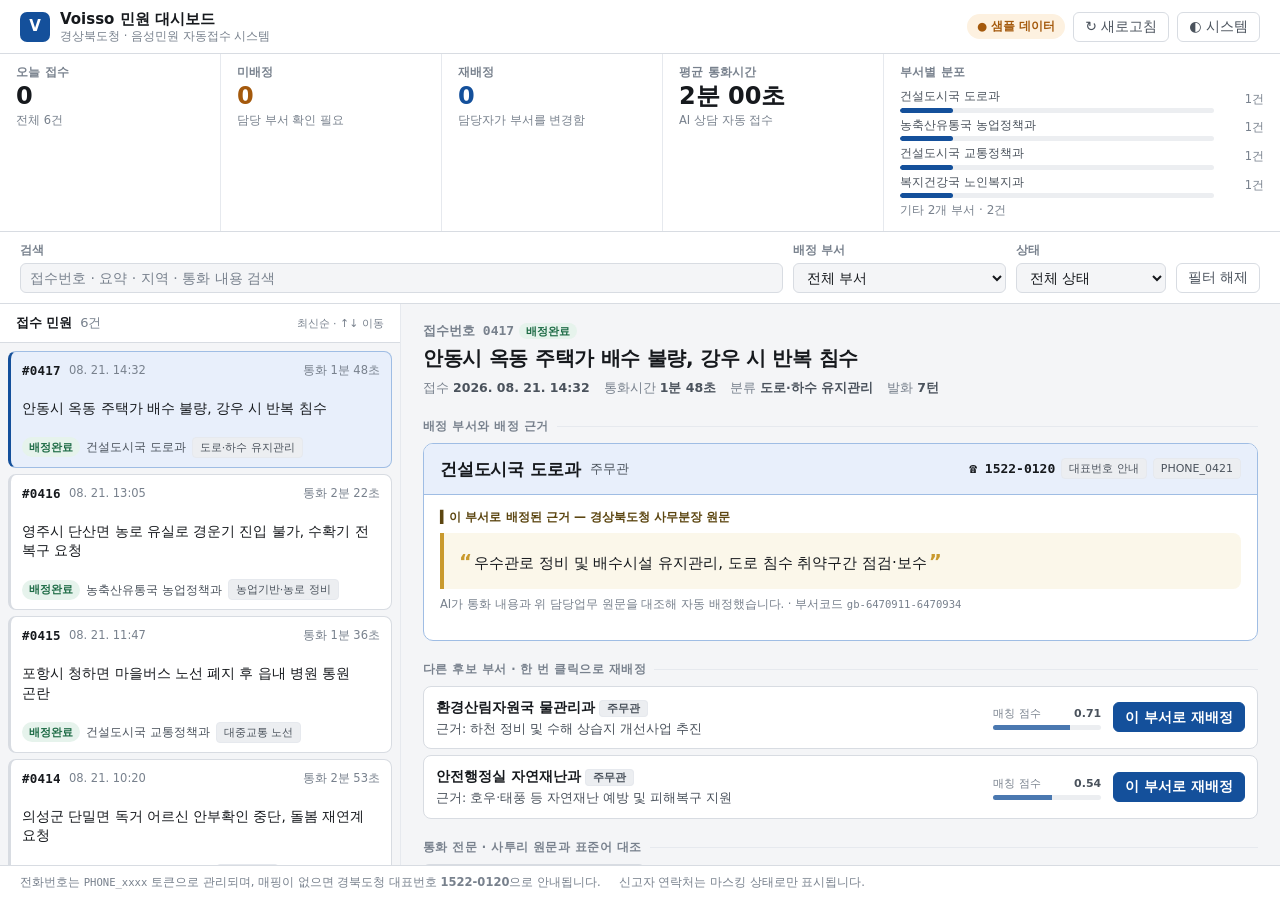
==== web/dashboard/index.html @ a36e044f "feat: Voisso MVP — 경북 사투리 음성 민원 접수 + 도청 부서 라우팅 경상북도청 96개 부서의 사무분장을 AI가 질의할 수 있는 데이터로 만들고, 그 위에 사투리 음" ====
<!DOCTYPE html>
<html lang="ko" data-theme="auto">
<head>
<meta charset="utf-8">
<meta name="viewport" content="width=device-width, initial-scale=1">
<title>Voisso 민원 담당자 대시보드 — 경상북도청</title>
<meta name="description" content="음성 민원 접수 카드 조회·배정 근거 확인·재배정 화면">
<link rel="stylesheet" href="styles.css">
</head>
<body>

<header class="topbar">
  <div class="brand">
    <span class="brand-mark" aria-hidden="true">V</span>
    <div class="brand-text">
      <strong>Voisso 민원 대시보드</strong>
      <span>경상북도청 · 음성민원 자동접수 시스템</span>
    </div>
  </div>
  <div class="topbar-right">
    <span id="source-badge" class="src-badge src-badge--loading" title="데이터 출처">연결 확인 중…</span>
    <button id="refresh-btn" class="btn btn-ghost" type="button" title="새로고침 (R)">↻ 새로고침</button>
    <button id="theme-btn" class="btn btn-ghost" type="button" title="화면 모드 전환">◐ 화면</button>
  </div>
</header>

<section class="stats" aria-label="오늘의 접수 현황">
  <div class="stat">
    <span class="stat-label">오늘 접수</span>
    <span class="stat-value" id="stat-today">–</span>
    <span class="stat-sub" id="stat-today-sub">전체 – 건</span>
  </div>
  <div class="stat">
    <span class="stat-label">미배정</span>
    <span class="stat-value stat-value--warn" id="stat-unassigned">–</span>
    <span class="stat-sub">담당 부서 확인 필요</span>
  </div>
  <div class="stat">
    <span class="stat-label">재배정</span>
    <span class="stat-value stat-value--info" id="stat-reassigned">–</span>
    <span class="stat-sub">담당자가 부서를 변경함</span>
  </div>
  <div class="stat">
    <span class="stat-label">평균 통화시간</span>
    <span class="stat-value" id="stat-duration">–</span>
    <span class="stat-sub">AI 상담 자동 접수</span>
  </div>
  <div class="stat stat--wide">
    <span class="stat-label">부서별 분포</span>
    <ul class="dist" id="stat-dist"><li class="dist-empty">집계 중…</li></ul>
  </div>
</section>

<section class="toolbar" aria-label="민원 검색 및 필터">
  <div class="field field--grow">
    <label for="q">검색</label>
    <input id="q" type="search" placeholder="접수번호 · 요약 · 지역 · 통화 내용 검색" autocomplete="off">
  </div>
  <div class="field">
    <label for="f-dept">배정 부서</label>
    <select id="f-dept"><option value="">전체 부서</option></select>
  </div>
  <div class="field">
    <label for="f-status">상태</label>
    <select id="f-status">
      <option value="">전체 상태</option>
      <option value="assigned">배정완료</option>
      <option value="reassigned">재배정</option>
      <option value="unassigned">미배정</option>
    </select>
  </div>
  <button id="reset-btn" class="btn btn-ghost" type="button">필터 해제</button>
</section>

<main class="layout">
  <section class="pane pane--list" aria-label="접수된 민원 목록">
    <div class="pane-head">
      <h2>접수 민원 <span class="count" id="list-count">0건</span></h2>
      <span class="pane-hint">최신순 · ↑↓ 이동</span>
    </div>
    <ol class="list" id="list" tabindex="0"></ol>
  </section>

  <section class="pane pane--detail" aria-label="민원 상세" id="detail-pane">
    <div class="empty" id="detail-empty">
      <p class="empty-title">민원을 선택하세요</p>
      <p class="empty-sub">왼쪽 목록에서 카드를 클릭하면 배정 근거와 통화 전문을 확인할 수 있습니다.</p>
    </div>
    <article class="detail" id="detail" hidden></article>
  </section>
</main>

<footer class="footer">
  <span>전화번호는 <code>PHONE_xxxx</code> 토큰으로 관리되며, 매핑이 없으면 경북도청 대표번호 <strong>1522-0120</strong>으로 안내됩니다.</span>
  <span>신고자 연락처는 마스킹 상태로만 표시됩니다.</span>
</footer>

<script src="mock-data.js"></script>
<script src="app.js"></script>
</body>
</html>
---- web/dashboard/styles.css ----
/* Voisso 민원 담당자 대시보드 — 공공기관 실무 화면
   의존성 없음. 라이트/다크 모두 지원. */

/* ---------- 디자인 토큰 ---------- */
:root {
  --bg:          #f4f5f7;
  --bg-elev:     #ffffff;
  --bg-sunken:   #eceef1;
  --bg-hover:    #f0f2f5;
  --bg-sel:      #e8effb;
  --border:      #d8dce2;
  --border-soft: #e6e9ee;
  --text:        #16191d;
  --text-2:      #4a525c;
  --text-3:      #78818d;
  --accent:      #14509b;
  --accent-soft: #e8effb;
  --accent-line: #9fbde4;
  --warn:        #a4590c;
  --warn-soft:   #fdf1e0;
  --danger:      #a52121;
  --danger-soft: #fbeaea;
  --ok:          #1d6b45;
  --ok-soft:     #e6f3ec;
  --quote-bg:    #fbf7ea;
  --quote-line:  #c99a2e;
  --quote-text:  #5c4611;
  --shadow:      0 1px 2px rgba(16,24,40,.06), 0 1px 3px rgba(16,24,40,.05);
  --radius:      8px;
  --mono: ui-monospace, SFMono-Regular, "SF Mono", Menlo, Consolas, monospace;
  --sans: -apple-system, BlinkMacSystemFont, "Apple SD Gothic Neo", "Pretendard",
          "Malgun Gothic", "Noto Sans KR", system-ui, sans-serif;
}

@media (prefers-color-scheme: dark) {
  :root:not([data-theme="light"]) {
    --bg:          #14171b;
    --bg-elev:     #1b1f25;
    --bg-sunken:   #101317;
    --bg-hover:    #232830;
    --bg-sel:      #1c2b40;
    --border:      #2f353e;
    --border-soft: #262b33;
    --text:        #e8eaee;
    --text-2:      #a8b0bb;
    --text-3:      #7d8794;
    --accent:      #6fa8f0;
    --accent-soft: #1a2735;
    --accent-line: #34537c;
    --warn:        #e0a458;
    --warn-soft:   #2c2317;
    --danger:      #e88b8b;
    --danger-soft: #2e1c1c;
    --ok:          #6fc79b;
    --ok-soft:     #16281f;
    --quote-bg:    #262115;
    --quote-line:  #c99a2e;
    --quote-text:  #e6d3a4;
    --shadow:      0 1px 2px rgba(0,0,0,.4);
  }
}

:root[data-theme="dark"] {
  --bg:          #14171b;
  --bg-elev:     #1b1f25;
  --bg-sunken:   #101317;
  --bg-hover:    #232830;
  --bg-sel:      #1c2b40;
  --border:      #2f353e;
  --border-soft: #262b33;
  --text:        #e8eaee;
  --text-2:      #a8b0bb;
  --text-3:      #7d8794;
  --accent:      #6fa8f0;
  --accent-soft: #1a2735;
  --accent-line: #34537c;
  --warn:        #e0a458;
  --warn-soft:   #2c2317;
  --danger:      #e88b8b;
  --danger-soft: #2e1c1c;
  --ok:          #6fc79b;
  --ok-soft:     #16281f;
  --quote-bg:    #262115;
  --quote-line:  #c99a2e;
  --quote-text:  #e6d3a4;
  --shadow:      0 1px 2px rgba(0,0,0,.4);
}

/* ---------- 기본 ---------- */
* { box-sizing: border-box; }
[hidden] { display: none !important; }
html, body { height: 100%; }
body {
  margin: 0;
  background: var(--bg);
  color: var(--text);
  font-family: var(--sans);
  font-size: 14px;
  line-height: 1.55;
  -webkit-font-smoothing: antialiased;
  display: flex;
  flex-direction: column;
  word-break: keep-all;
}
h1, h2, h3, h4 { margin: 0; font-weight: 600; letter-spacing: -.01em; }
ul, ol { margin: 0; padding: 0; list-style: none; }
button { font: inherit; color: inherit; }
code { font-family: var(--mono); font-size: .92em; }

.btn {
  display: inline-flex; align-items: center; gap: 6px;
  height: 30px; padding: 0 11px;
  border: 1px solid var(--border); border-radius: 6px;
  background: var(--bg-elev); color: var(--text-2);
  cursor: pointer; white-space: nowrap;
  transition: background .12s, border-color .12s, color .12s;
}
.btn:hover { background: var(--bg-hover); color: var(--text); }
.btn:active { transform: translateY(.5px); }
.btn-primary {
  background: var(--accent); border-color: var(--accent); color: #fff; font-weight: 600;
}
:root[data-theme="dark"] .btn-primary,
:root:not([data-theme="light"]) .btn-primary { color: #0d1218; }
@media (prefers-color-scheme: light) { :root:not([data-theme="dark"]) .btn-primary { color: #fff; } }
.btn-primary:hover { filter: brightness(1.08); background: var(--accent); color: inherit; }
:focus-visible { outline: 2px solid var(--accent); outline-offset: 2px; }

/* ---------- 상단바 ---------- */
.topbar {
  display: flex; align-items: center; justify-content: space-between; gap: 16px;
  padding: 10px 20px;
  background: var(--bg-elev);
  border-bottom: 1px solid var(--border);
  flex-wrap: wrap;
}
.brand { display: flex; align-items: center; gap: 10px; }
.brand-mark {
  width: 30px; height: 30px; border-radius: 7px;
  background: var(--accent); color: #fff;
  display: grid; place-items: center;
  font-weight: 700; font-size: 15px;
}
.brand-text { display: flex; flex-direction: column; line-height: 1.25; }
.brand-text strong { font-size: 15px; }
.brand-text span { font-size: 11.5px; color: var(--text-3); }
.topbar-right { display: flex; align-items: center; gap: 8px; }

.src-badge {
  font-size: 11.5px; font-weight: 600;
  padding: 3px 9px; border-radius: 999px;
  border: 1px solid var(--border); color: var(--text-2); background: var(--bg-sunken);
}
.src-badge--live   { color: var(--ok);   background: var(--ok-soft);   border-color: transparent; }
.src-badge--mock   { color: var(--warn); background: var(--warn-soft); border-color: transparent; }
.src-badge--loading{ color: var(--text-3); }

/* ---------- 현황 ---------- */
.stats {
  display: grid;
  grid-template-columns: repeat(4, minmax(120px, 1fr)) minmax(240px, 1.8fr);
  gap: 1px;
  background: var(--border-soft);
  border-bottom: 1px solid var(--border);
}
.stat {
  background: var(--bg-elev);
  padding: 10px 16px 11px;
  display: flex; flex-direction: column; gap: 1px;
}
.stat-label { font-size: 11.5px; color: var(--text-3); font-weight: 600; letter-spacing: .02em; }
.stat-value { font-size: 24px; font-weight: 700; line-height: 1.15; font-variant-numeric: tabular-nums; }
.stat-value--warn { color: var(--warn); }
.stat-value--info { color: var(--accent); }
.stat-sub { font-size: 11.5px; color: var(--text-3); }

.dist { display: flex; flex-direction: column; gap: 3px; margin-top: 4px; }
.dist li { display: grid; grid-template-columns: 1fr 42px; align-items: center; gap: 8px; font-size: 12px; }
.dist-name { overflow: hidden; text-overflow: ellipsis; white-space: nowrap; color: var(--text-2); }
.dist-bar { position: relative; height: 100%; }
.dist-track {
  height: 5px; border-radius: 3px; background: var(--bg-sunken); overflow: hidden; margin-top: 2px;
}
.dist-fill { display: block; height: 100%; background: var(--accent); border-radius: 3px; }
.dist-row { display: grid; grid-template-columns: minmax(0,1fr) 34px; gap: 8px; align-items: center; }
.dist-count { text-align: right; font-variant-numeric: tabular-nums; color: var(--text-3); font-size: 11.5px; }
.dist-empty { color: var(--text-3); font-size: 12px; }

/* ---------- 툴바 ---------- */
.toolbar {
  display: flex; align-items: flex-end; gap: 10px; flex-wrap: wrap;
  padding: 10px 20px;
  background: var(--bg-elev);
  border-bottom: 1px solid var(--border);
}
.field { display: flex; flex-direction: column; gap: 3px; min-width: 150px; }
.field--grow { flex: 1 1 260px; }
.field label { font-size: 11.5px; color: var(--text-3); font-weight: 600; }
.field input, .field select {
  height: 30px; padding: 0 9px;
  border: 1px solid var(--border); border-radius: 6px;
  background: var(--bg); color: var(--text); font: inherit;
}
.field input::placeholder { color: var(--text-3); }

/* ---------- 레이아웃 ---------- */
.layout {
  flex: 1; min-height: 0;
  display: grid;
  grid-template-columns: minmax(330px, 400px) minmax(0, 1fr);
  gap: 1px;
  background: var(--border-soft);
}
.pane { background: var(--bg); min-height: 0; display: flex; flex-direction: column; }
.pane-head {
  display: flex; align-items: baseline; justify-content: space-between; gap: 8px;
  padding: 9px 16px; border-bottom: 1px solid var(--border);
  background: var(--bg-elev);
}
.pane-head h2 { font-size: 13px; }
.count { color: var(--text-3); font-weight: 500; margin-left: 4px; }
.pane-hint { font-size: 11px; color: var(--text-3); }
.list { overflow-y: auto; flex: 1; padding: 8px; display: flex; flex-direction: column; gap: 6px; }
.list:focus { outline: none; }

/* ---------- 민원 카드 ---------- */
.card {
  border: 1px solid var(--border); border-left: 3px solid var(--border);
  border-radius: var(--radius);
  background: var(--bg-elev);
  padding: 9px 11px;
  cursor: pointer;
  display: flex; flex-direction: column; gap: 5px;
  transition: background .12s, border-color .12s;
}
.card:hover { background: var(--bg-hover); }
.card.is-selected {
  background: var(--bg-sel); border-color: var(--accent-line); border-left-color: var(--accent);
}
.card-top { display: flex; align-items: center; gap: 8px; font-size: 11.5px; color: var(--text-3); }
.card-id { font-family: var(--mono); font-weight: 700; color: var(--text); font-size: 12.5px; letter-spacing: .02em; }
.card-time { font-variant-numeric: tabular-nums; }
.card-dur { margin-left: auto; font-variant-numeric: tabular-nums; }
.card-summary {
  font-size: 13.5px; color: var(--text); font-weight: 500; line-height: 1.45;
  display: -webkit-box; -webkit-line-clamp: 2; -webkit-box-orient: vertical; overflow: hidden;
}
.card-bottom { display: flex; align-items: center; gap: 6px; flex-wrap: wrap; }
.card-dept { font-size: 12px; color: var(--text-2); }
.card-dept.is-none { color: var(--warn); font-weight: 600; }

.badge {
  font-size: 11px; font-weight: 700; padding: 1.5px 7px; border-radius: 999px;
  white-space: nowrap;
}
.badge--assigned   { color: var(--ok);     background: var(--ok-soft); }
.badge--reassigned { color: var(--accent); background: var(--accent-soft); }
.badge--unassigned { color: var(--warn);   background: var(--warn-soft); }
.badge--urgent     { color: var(--danger); background: var(--danger-soft); }
.tag {
  font-size: 11px; color: var(--text-2); background: var(--bg-sunken);
  border: 1px solid var(--border-soft); padding: 1px 7px; border-radius: 4px;
}

/* ---------- 상세 ---------- */
.pane--detail { overflow-y: auto; }
.empty { display: grid; place-content: center; text-align: center; height: 100%; padding: 40px; gap: 6px; }
.empty-title { margin: 0; font-size: 15px; font-weight: 600; color: var(--text-2); }
.empty-sub { margin: 0; font-size: 12.5px; color: var(--text-3); max-width: 34ch; }
.detail { padding: 16px 22px 40px; max-width: 980px; }

.d-head { display: flex; align-items: flex-start; gap: 12px; flex-wrap: wrap; }
.d-id { font-family: var(--mono); font-size: 13px; color: var(--text-3); font-weight: 700; }
.d-summary { font-size: 20px; font-weight: 650; line-height: 1.35; margin: 4px 0 0; letter-spacing: -.015em; }
.d-meta { display: flex; gap: 14px; flex-wrap: wrap; font-size: 12.5px; color: var(--text-3); margin-top: 6px; }
.d-meta b { color: var(--text-2); font-weight: 600; }

.section { margin-top: 20px; }
.section > h3 {
  font-size: 11.5px; text-transform: none; letter-spacing: .04em;
  color: var(--text-3); font-weight: 700; margin-bottom: 7px;
  display: flex; align-items: center; gap: 8px;
}
.section > h3::after { content: ""; flex: 1; height: 1px; background: var(--border-soft); }

/* 배정 블록 — 화면의 1급 요소 */
.assign {
  border: 1px solid var(--accent-line); border-radius: 10px;
  background: var(--bg-elev); overflow: hidden;
}
.assign--none { border-color: var(--warn); }
.assign-top {
  display: flex; align-items: center; gap: 10px; flex-wrap: wrap;
  padding: 12px 16px; background: var(--accent-soft);
  border-bottom: 1px solid var(--accent-line);
}
.assign--none .assign-top { background: var(--warn-soft); border-bottom-color: var(--warn); }
.assign-name { font-size: 17px; font-weight: 700; letter-spacing: -.01em; }
.assign-pos { font-size: 12.5px; color: var(--text-2); }
.assign-phone {
  margin-left: auto; display: flex; align-items: center; gap: 6px;
  font-family: var(--mono); font-size: 13px; font-weight: 700; color: var(--text);
}
.assign-phone .tag { font-family: var(--sans); font-weight: 500; }
.assign-body { padding: 13px 16px 15px; }
.assign-why {
  font-size: 12px; font-weight: 700; color: var(--quote-text);
  display: flex; align-items: center; gap: 6px; margin-bottom: 6px;
}
blockquote.evidence {
  margin: 0;
  border-left: 4px solid var(--quote-line);
  background: var(--quote-bg);
  padding: 12px 15px;
  border-radius: 0 8px 8px 0;
  font-size: 15px; line-height: 1.6; color: var(--text);
  font-weight: 500;
}
blockquote.evidence::before { content: "“"; color: var(--quote-line); font-size: 20px; font-weight: 700; margin-right: 2px; }
blockquote.evidence::after  { content: "”"; color: var(--quote-line); font-size: 20px; font-weight: 700; margin-left: 2px; }
.evidence-src { margin-top: 7px; font-size: 11.5px; color: var(--text-3); }

/* 후보 부서 */
.alts { display: flex; flex-direction: column; gap: 6px; }
.alt {
  display: grid; grid-template-columns: minmax(0, 1fr) auto; gap: 10px 14px; align-items: center;
  border: 1px solid var(--border); border-radius: 8px; background: var(--bg-elev); padding: 10px 12px;
}
.alt-main { min-width: 0; }
.alt-name { font-size: 13.5px; font-weight: 600; }
.alt-ev { font-size: 12.5px; color: var(--text-2); margin-top: 2px; line-height: 1.5; }
.alt-right { display: flex; align-items: center; gap: 12px; }
.score { width: 108px; }
.score-top { display: flex; justify-content: space-between; font-size: 11px; color: var(--text-3); }
.score-num { font-variant-numeric: tabular-nums; font-weight: 700; color: var(--text-2); }
.score-track { height: 5px; border-radius: 3px; background: var(--bg-sunken); overflow: hidden; margin-top: 3px; }
.score-fill { display: block; height: 100%; background: var(--accent); opacity: .75; }
.alt-empty { font-size: 12.5px; color: var(--text-3); }

/* 전사 */
.tr-toolbar { display: flex; align-items: center; gap: 6px; margin-bottom: 8px; flex-wrap: wrap; }
.seg { display: inline-flex; border: 1px solid var(--border); border-radius: 6px; overflow: hidden; }
.seg button {
  border: 0; background: var(--bg-elev); padding: 4px 11px; font-size: 12px; cursor: pointer; color: var(--text-2);
  border-right: 1px solid var(--border);
}
.seg button:last-child { border-right: 0; }
.seg button.is-on { background: var(--accent); color: #fff; font-weight: 600; }
:root[data-theme="dark"] .seg button.is-on { color: #0d1218; }
@media (prefers-color-scheme: dark) { :root:not([data-theme="light"]) .seg button.is-on { color: #0d1218; } }

.transcript { border: 1px solid var(--border); border-radius: 8px; overflow: hidden; background: var(--bg-elev); }
.tr-head, .tr-row { display: grid; grid-template-columns: 62px minmax(0,1fr) minmax(0,1fr); }
.tr-head { background: var(--bg-sunken); border-bottom: 1px solid var(--border); }
.tr-head span { padding: 6px 12px; font-size: 11.5px; font-weight: 700; color: var(--text-3); }
.tr-head span + span { border-left: 1px solid var(--border); }
.tr-row { border-bottom: 1px solid var(--border-soft); }
.tr-row:last-child { border-bottom: 0; }
.tr-row.is-agent { background: var(--bg-sunken); }
.tr-who { padding: 9px 12px; font-size: 11.5px; font-weight: 700; color: var(--text-3); }
.tr-row.is-caller .tr-who { color: var(--accent); }
.tr-cell { padding: 9px 12px; border-left: 1px solid var(--border-soft); font-size: 13.5px; line-height: 1.6; }
.tr-cell--dialect { color: var(--text); }
.tr-cell--standard { color: var(--text-2); }
.transcript.mode-dialect  .tr-cell--standard,
.transcript.mode-dialect  .tr-head span:nth-child(3) { display: none; }
.transcript.mode-standard .tr-cell--dialect,
.transcript.mode-standard .tr-head span:nth-child(2) { display: none; }
.transcript.mode-dialect  .tr-head, .transcript.mode-dialect  .tr-row,
.transcript.mode-standard .tr-head, .transcript.mode-standard .tr-row {
  grid-template-columns: 62px minmax(0,1fr);
}

/* 신고자 */
.kv { display: grid; grid-template-columns: max-content 1fr; gap: 5px 18px; font-size: 13.5px; align-items: baseline; }
.kv dt { color: var(--text-3); font-size: 12.5px; }
.kv dd { margin: 0; font-family: var(--mono); }
.note { margin-top: 8px; font-size: 11.5px; color: var(--text-3); line-height: 1.5; }

.footer {
  display: flex; gap: 18px; flex-wrap: wrap;
  padding: 8px 20px; border-top: 1px solid var(--border);
  background: var(--bg-elev); color: var(--text-3); font-size: 11.5px;
}

.toast {
  position: fixed; left: 50%; bottom: 26px; transform: translateX(-50%);
  background: var(--text); color: var(--bg);
  padding: 9px 16px; border-radius: 8px; font-size: 13px; font-weight: 600;
  box-shadow: 0 4px 16px rgba(0,0,0,.25); z-index: 50;
  animation: toast-in .16s ease-out;
}
@keyframes toast-in { from { opacity: 0; transform: translate(-50%, 6px); } }

/* ---------- 반응형 ---------- */
@media (max-width: 1100px) {
  .stats { grid-template-columns: repeat(2, 1fr); }
  .stat--wide { grid-column: 1 / -1; }
}
@media (max-width: 860px) {
  .layout { grid-template-columns: 1fr; }
  .pane--list { max-height: 44vh; }
  .tr-head, .tr-row { grid-template-columns: 56px minmax(0,1fr) !important; }
  .transcript.mode-both .tr-head span:nth-child(3) { display: none; }
  .transcript.mode-both .tr-cell--standard {
    grid-column: 2; border-left: 0; padding-top: 0; font-size: 12.5px;
  }
  .transcript.mode-both .tr-row { grid-template-rows: auto auto; }
  .detail { padding: 14px 16px 32px; }
}
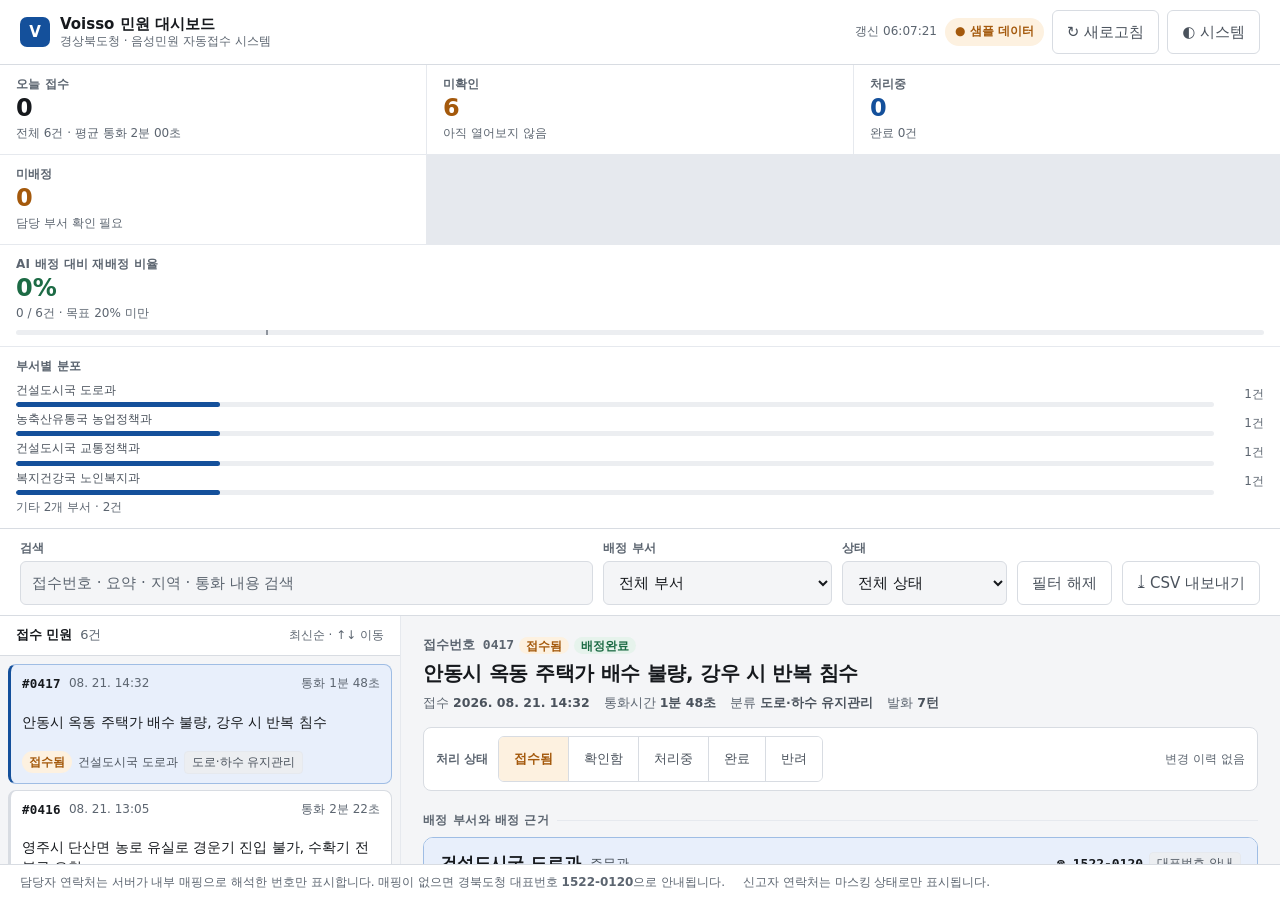
==== commit d8cad46c: "feat: OpenAI 대화·STT 연결, 라우팅 개념 사전, 데모·검증 자동화 음성 스택 완성 - 대화 엔진에 프로바이더 추상화 도입 (openai | anthropic | ru" ====
--- a/web/dashboard/index.html
+++ b/web/dashboard/index.html
@@ -9,6 +9,9 @@
 </head>
 <body>
 
+<!-- 스크린리더 안내용. 새 민원 도착·처리 상태 변경을 소리로 알린다. -->
+<p id="live-region" class="sr-only" role="status" aria-live="polite" aria-atomic="true"></p>
+
 <header class="topbar">
   <div class="brand">
     <span class="brand-mark" aria-hidden="true">V</span>
@@ -18,7 +21,8 @@
     </div>
   </div>
   <div class="topbar-right">
-    <span id="source-badge" class="src-badge src-badge--loading" title="데이터 출처">연결 확인 중…</span>
+    <span id="last-sync" class="last-sync" title="자동 갱신"></span>
+    <span id="source-badge" role="status" class="src-badge src-badge--loading" title="데이터 출처">연결 확인 중…</span>
     <button id="refresh-btn" class="btn btn-ghost" type="button" title="새로고침 (R)">↻ 새로고침</button>
     <button id="theme-btn" class="btn btn-ghost" type="button" title="화면 모드 전환">◐ 화면</button>
   </div>
@@ -31,19 +35,25 @@
     <span class="stat-sub" id="stat-today-sub">전체 – 건</span>
   </div>
   <div class="stat">
+    <span class="stat-label">미확인</span>
+    <span class="stat-value stat-value--warn" id="stat-unread">–</span>
+    <span class="stat-sub">아직 열어보지 않음</span>
+  </div>
+  <div class="stat">
+    <span class="stat-label">처리중</span>
+    <span class="stat-value stat-value--info" id="stat-progress">–</span>
+    <span class="stat-sub" id="stat-progress-sub">완료 – 건</span>
+  </div>
+  <div class="stat">
     <span class="stat-label">미배정</span>
     <span class="stat-value stat-value--warn" id="stat-unassigned">–</span>
     <span class="stat-sub">담당 부서 확인 필요</span>
   </div>
-  <div class="stat">
-    <span class="stat-label">재배정</span>
-    <span class="stat-value stat-value--info" id="stat-reassigned">–</span>
-    <span class="stat-sub">담당자가 부서를 변경함</span>
-  </div>
-  <div class="stat">
-    <span class="stat-label">평균 통화시간</span>
-    <span class="stat-value" id="stat-duration">–</span>
-    <span class="stat-sub">AI 상담 자동 접수</span>
+  <div class="stat stat--metric">
+    <span class="stat-label">AI 배정 대비 재배정 비율</span>
+    <span class="stat-value" id="stat-rate">–</span>
+    <span class="stat-sub" id="stat-rate-sub">라우팅 품질 지표 · 목표 20% 미만</span>
+    <div class="gauge"><span class="gauge-fill" id="stat-rate-fill"></span><span class="gauge-target" title="목표 20%"></span></div>
   </div>
   <div class="stat stat--wide">
     <span class="stat-label">부서별 분포</span>
@@ -64,12 +74,32 @@
     <label for="f-status">상태</label>
     <select id="f-status">
       <option value="">전체 상태</option>
-      <option value="assigned">배정완료</option>
-      <option value="reassigned">재배정</option>
-      <option value="unassigned">미배정</option>
+      <optgroup label="처리 상태">
+        <option value="wf:received">접수됨(미확인)</option>
+        <option value="wf:ack">확인함</option>
+        <option value="wf:progress">처리중</option>
+        <option value="wf:done">완료</option>
+        <option value="wf:rejected">반려</option>
+      </optgroup>
+      <optgroup label="배정">
+        <option value="as:unassigned">미배정</option>
+        <option value="as:reassigned">재배정됨</option>
+      </optgroup>
     </select>
   </div>
   <button id="reset-btn" class="btn btn-ghost" type="button">필터 해제</button>
+  <div class="export">
+    <button id="export-btn" class="btn" type="button" aria-haspopup="true" aria-expanded="false">⤓ CSV 내보내기</button>
+    <div class="export-menu" id="export-menu" hidden role="menu">
+      <button type="button" role="menuitem" data-scope="filtered">
+        현재 필터 결과 <span class="export-n" id="export-n-filtered"></span>
+      </button>
+      <button type="button" role="menuitem" data-scope="all">
+        전체 민원 <span class="export-n" id="export-n-all"></span>
+      </button>
+      <p class="export-note">엑셀용 UTF-8(BOM) · 신고자 연락처는 마스킹된 값만 포함됩니다.</p>
+    </div>
+  </div>
 </section>
 
 <main class="layout">
@@ -78,7 +108,8 @@
       <h2>접수 민원 <span class="count" id="list-count">0건</span></h2>
       <span class="pane-hint">최신순 · ↑↓ 이동</span>
     </div>
-    <ol class="list" id="list" tabindex="0"></ol>
+    <ol class="list" id="list" tabindex="0" role="listbox"
+        aria-label="접수 민원 목록 (위/아래 화살표로 이동)"></ol>
   </section>
 
   <section class="pane pane--detail" aria-label="민원 상세" id="detail-pane">
@@ -91,10 +122,11 @@
 </main>
 
 <footer class="footer">
-  <span>전화번호는 <code>PHONE_xxxx</code> 토큰으로 관리되며, 매핑이 없으면 경북도청 대표번호 <strong>1522-0120</strong>으로 안내됩니다.</span>
+  <span>담당자 연락처는 서버가 내부 매핑으로 해석한 번호만 표시합니다. 매핑이 없으면 경북도청 대표번호 <strong>1522-0120</strong>으로 안내됩니다.</span>
   <span>신고자 연락처는 마스킹 상태로만 표시됩니다.</span>
 </footer>
 
+<script src="config.js"></script>
 <script src="mock-data.js"></script>
 <script src="app.js"></script>
 </body>
--- a/web/dashboard/styles.css
+++ b/web/dashboard/styles.css
@@ -12,7 +12,7 @@
   --border-soft: #e6e9ee;
   --text:        #16191d;
   --text-2:      #4a525c;
-  --text-3:      #78818d;
+  --text-3:      #5c6570;  /* AA 4.5:1 확보 (P7 측정 반영: #78818d 는 3.39~3.94:1) */
   --accent:      #14509b;
   --accent-soft: #e8effb;
   --accent-line: #9fbde4;
@@ -43,7 +43,7 @@
     --border-soft: #262b33;
     --text:        #e8eaee;
     --text-2:      #a8b0bb;
-    --text-3:      #7d8794;
+    --text-3:      #98a2b0;  /* 다크 bg-sel 위에서도 5.53:1 */
     --accent:      #6fa8f0;
     --accent-soft: #1a2735;
     --accent-line: #34537c;
@@ -70,7 +70,7 @@
   --border-soft: #262b33;
   --text:        #e8eaee;
   --text-2:      #a8b0bb;
-  --text-3:      #7d8794;
+  --text-3:      #98a2b0;
   --accent:      #6fa8f0;
   --accent-soft: #1a2735;
   --accent-line: #34537c;
@@ -95,8 +95,8 @@
   background: var(--bg);
   color: var(--text);
   font-family: var(--sans);
-  font-size: 14px;
-  line-height: 1.55;
+  font-size: 15px;
+  line-height: 1.6;
   -webkit-font-smoothing: antialiased;
   display: flex;
   flex-direction: column;
@@ -109,7 +109,7 @@
 
 .btn {
   display: inline-flex; align-items: center; gap: 6px;
-  height: 30px; padding: 0 11px;
+  min-height: 44px; padding: 0 14px;
   border: 1px solid var(--border); border-radius: 6px;
   background: var(--bg-elev); color: var(--text-2);
   cursor: pointer; white-space: nowrap;
@@ -125,6 +125,12 @@
 @media (prefers-color-scheme: light) { :root:not([data-theme="dark"]) .btn-primary { color: #fff; } }
 .btn-primary:hover { filter: brightness(1.08); background: var(--accent); color: inherit; }
 :focus-visible { outline: 2px solid var(--accent); outline-offset: 2px; }
+
+/* 스크린리더 전용 (화면에는 보이지 않지만 읽힌다) */
+.sr-only {
+  position: absolute; width: 1px; height: 1px; padding: 0; margin: -1px;
+  overflow: hidden; clip: rect(0 0 0 0); white-space: nowrap; border: 0;
+}
 
 /* ---------- 상단바 ---------- */
 .topbar {
@@ -141,24 +147,31 @@
   display: grid; place-items: center;
   font-weight: 700; font-size: 15px;
 }
+/* 다크에서는 accent 가 밝아져 흰 글자가 2.46:1 밖에 안 나온다 (P7 측정). 잉크색으로 뒤집는다. */
+:root[data-theme="dark"] .brand-mark { color: #12161b; }
+@media (prefers-color-scheme: dark) {
+  :root:not([data-theme="light"]) .brand-mark { color: #12161b; }
+}
 .brand-text { display: flex; flex-direction: column; line-height: 1.25; }
 .brand-text strong { font-size: 15px; }
-.brand-text span { font-size: 11.5px; color: var(--text-3); }
+.brand-text span { font-size: 12px; color: var(--text-3); }
 .topbar-right { display: flex; align-items: center; gap: 8px; }
 
 .src-badge {
-  font-size: 11.5px; font-weight: 600;
+  font-size: 12px; font-weight: 600;
   padding: 3px 9px; border-radius: 999px;
   border: 1px solid var(--border); color: var(--text-2); background: var(--bg-sunken);
 }
 .src-badge--live   { color: var(--ok);   background: var(--ok-soft);   border-color: transparent; }
 .src-badge--mock   { color: var(--warn); background: var(--warn-soft); border-color: transparent; }
 .src-badge--loading{ color: var(--text-3); }
+.src-badge--stale  { color: var(--danger); background: var(--danger-soft); border-color: transparent; }
+.last-sync { font-size: 12px; color: var(--text-3); font-variant-numeric: tabular-nums; }
 
 /* ---------- 현황 ---------- */
 .stats {
   display: grid;
-  grid-template-columns: repeat(4, minmax(120px, 1fr)) minmax(240px, 1.8fr);
+  grid-template-columns: repeat(4, minmax(104px, .8fr)) minmax(150px, 1.15fr) minmax(220px, 1.5fr);
   gap: 1px;
   background: var(--border-soft);
   border-bottom: 1px solid var(--border);
@@ -168,11 +181,25 @@
   padding: 10px 16px 11px;
   display: flex; flex-direction: column; gap: 1px;
 }
-.stat-label { font-size: 11.5px; color: var(--text-3); font-weight: 600; letter-spacing: .02em; }
+.stat-label { font-size: 12px; color: var(--text-3); font-weight: 600; letter-spacing: .02em; }
 .stat-value { font-size: 24px; font-weight: 700; line-height: 1.15; font-variant-numeric: tabular-nums; }
 .stat-value--warn { color: var(--warn); }
 .stat-value--info { color: var(--accent); }
-.stat-sub { font-size: 11.5px; color: var(--text-3); }
+.stat-value--ok   { color: var(--ok); }
+
+/* 재배정 비율 게이지 — 목표선(20%) 을 눈금으로 박아 둔다 */
+.stat--metric { position: relative; }
+.gauge {
+  position: relative; height: 5px; border-radius: 3px;
+  background: var(--bg-sunken); margin-top: 6px; overflow: hidden;
+}
+.gauge-fill { display: block; height: 100%; background: var(--ok); border-radius: 3px; transition: width .2s; }
+.gauge-fill.is-over { background: var(--warn); }
+.gauge-target {
+  position: absolute; top: -2px; bottom: -2px; left: 20%; width: 2px;
+  background: var(--text-3); opacity: .65;
+}
+.stat-sub { font-size: 12px; color: var(--text-3); }
 
 .dist { display: flex; flex-direction: column; gap: 3px; margin-top: 4px; }
 .dist li { display: grid; grid-template-columns: 1fr 42px; align-items: center; gap: 8px; font-size: 12px; }
@@ -183,7 +210,7 @@
 }
 .dist-fill { display: block; height: 100%; background: var(--accent); border-radius: 3px; }
 .dist-row { display: grid; grid-template-columns: minmax(0,1fr) 34px; gap: 8px; align-items: center; }
-.dist-count { text-align: right; font-variant-numeric: tabular-nums; color: var(--text-3); font-size: 11.5px; }
+.dist-count { text-align: right; font-variant-numeric: tabular-nums; color: var(--text-3); font-size: 12px; }
 .dist-empty { color: var(--text-3); font-size: 12px; }
 
 /* ---------- 툴바 ---------- */
@@ -195,13 +222,34 @@
 }
 .field { display: flex; flex-direction: column; gap: 3px; min-width: 150px; }
 .field--grow { flex: 1 1 260px; }
-.field label { font-size: 11.5px; color: var(--text-3); font-weight: 600; }
+.field label { font-size: 12px; color: var(--text-3); font-weight: 600; }
 .field input, .field select {
-  height: 30px; padding: 0 9px;
+  min-height: 44px; height: 44px; padding: 0 11px;
   border: 1px solid var(--border); border-radius: 6px;
   background: var(--bg); color: var(--text); font: inherit;
 }
 .field input::placeholder { color: var(--text-3); }
+
+/* 내보내기 메뉴 */
+.export { position: relative; }
+.export-menu {
+  position: absolute; right: 0; top: calc(100% + 5px); z-index: 30;
+  min-width: 232px; padding: 5px;
+  background: var(--bg-elev); border: 1px solid var(--border);
+  border-radius: 8px; box-shadow: 0 6px 20px rgba(16,24,40,.16);
+}
+.export-menu button {
+  display: flex; justify-content: space-between; align-items: center; gap: 10px;
+  width: 100%; min-height: 44px; padding: 8px 12px;
+  border: 0; border-radius: 6px; background: none; cursor: pointer;
+  font-size: 13px; text-align: left; color: var(--text);
+}
+.export-menu button:hover { background: var(--bg-hover); }
+.export-n { color: var(--text-3); font-size: 12px; font-variant-numeric: tabular-nums; }
+.export-note {
+  margin: 4px 6px 2px; padding-top: 6px; border-top: 1px solid var(--border-soft);
+  font-size: 12px; color: var(--text-3); line-height: 1.45;
+}
 
 /* ---------- 레이아웃 ---------- */
 .layout {
@@ -219,9 +267,17 @@
 }
 .pane-head h2 { font-size: 13px; }
 .count { color: var(--text-3); font-weight: 500; margin-left: 4px; }
-.pane-hint { font-size: 11px; color: var(--text-3); }
+.pane-hint { font-size: 12px; color: var(--text-3); }
 .list { overflow-y: auto; flex: 1; padding: 8px; display: flex; flex-direction: column; gap: 6px; }
 .list:focus { outline: none; }
+.list:focus-visible {
+  outline: 2px solid var(--accent); outline-offset: -2px; border-radius: 4px;
+}
+/* 목록이 키보드 포커스를 가진 동안에는 선택된 카드가 어디인지 더 분명해야 한다 */
+.list:focus-visible .card.is-selected,
+.card:focus-visible {
+  outline: 2px solid var(--accent); outline-offset: 1px;
+}
 
 /* ---------- 민원 카드 ---------- */
 .card {
@@ -237,7 +293,7 @@
 .card.is-selected {
   background: var(--bg-sel); border-color: var(--accent-line); border-left-color: var(--accent);
 }
-.card-top { display: flex; align-items: center; gap: 8px; font-size: 11.5px; color: var(--text-3); }
+.card-top { display: flex; align-items: center; gap: 8px; font-size: 12px; color: var(--text-3); }
 .card-id { font-family: var(--mono); font-weight: 700; color: var(--text); font-size: 12.5px; letter-spacing: .02em; }
 .card-time { font-variant-numeric: tabular-nums; }
 .card-dur { margin-left: auto; font-variant-numeric: tabular-nums; }
@@ -250,15 +306,35 @@
 .card-dept.is-none { color: var(--warn); font-weight: 600; }
 
 .badge {
-  font-size: 11px; font-weight: 700; padding: 1.5px 7px; border-radius: 999px;
+  font-size: 12px; font-weight: 700; padding: 1.5px 7px; border-radius: 999px;
   white-space: nowrap;
 }
 .badge--assigned   { color: var(--ok);     background: var(--ok-soft); }
 .badge--reassigned { color: var(--accent); background: var(--accent-soft); }
 .badge--unassigned { color: var(--warn);   background: var(--warn-soft); }
+.wf--received  { color: var(--warn);   background: var(--warn-soft); }
+.wf--ack       { color: var(--text-2); background: var(--bg-sunken); }
+.wf--progress  { color: var(--accent); background: var(--accent-soft); }
+.wf--done      { color: var(--ok);     background: var(--ok-soft); }
+.wf--rejected  { color: var(--danger); background: var(--danger-soft); }
 .badge--urgent     { color: var(--danger); background: var(--danger-soft); }
+.badge--new {
+  color: #fff; background: var(--danger); letter-spacing: .04em;
+  font-size: 10.5px; padding: 1.5px 6px;
+}
+:root[data-theme="dark"] .badge--new { color: #1b1013; }
+@media (prefers-color-scheme: dark) { :root:not([data-theme="light"]) .badge--new { color: #1b1013; } }
+
+/* 새 민원 도착 — 한 번만 짧게 번지고 끝난다. 계속 깜빡이지 않는다. */
+.card.is-arriving { animation: arrive 1.6s ease-out 1; }
+@keyframes arrive {
+  0%   { background: var(--warn-soft); border-left-color: var(--danger); }
+  70%  { background: var(--warn-soft); border-left-color: var(--danger); }
+  100% { background: var(--bg-elev);   border-left-color: var(--border); }
+}
+@media (prefers-reduced-motion: reduce) { .card.is-arriving { animation: none; } }
 .tag {
-  font-size: 11px; color: var(--text-2); background: var(--bg-sunken);
+  font-size: 12px; color: var(--text-2); background: var(--bg-sunken);
   border: 1px solid var(--border-soft); padding: 1px 7px; border-radius: 4px;
 }
 
@@ -277,11 +353,61 @@
 
 .section { margin-top: 20px; }
 .section > h3 {
-  font-size: 11.5px; text-transform: none; letter-spacing: .04em;
+  font-size: 12px; text-transform: none; letter-spacing: .04em;
   color: var(--text-3); font-weight: 700; margin-bottom: 7px;
   display: flex; align-items: center; gap: 8px;
 }
 .section > h3::after { content: ""; flex: 1; height: 1px; background: var(--border-soft); }
+
+/* 처리 상태 바 */
+.wfbar {
+  display: flex; align-items: center; gap: 10px; flex-wrap: wrap;
+  margin-top: 14px; padding: 8px 12px;
+  background: var(--bg-elev); border: 1px solid var(--border); border-radius: 8px;
+}
+.wfbar-label { font-size: 12px; font-weight: 700; color: var(--text-3); }
+.wfbar-steps { display: inline-flex; border: 1px solid var(--border); border-radius: 6px; overflow: hidden; }
+.wfbtn {
+  border: 0; border-right: 1px solid var(--border); background: var(--bg-elev);
+  min-height: 44px; padding: 0 15px; font-size: 13px; cursor: pointer; color: var(--text-2);
+}
+.wfbtn:last-child { border-right: 0; }
+.wfbtn:hover { background: var(--bg-hover); color: var(--text); }
+.wfbtn.is-on { font-weight: 700; }
+.wfbtn.is-on.wf--received { background: var(--warn-soft);   color: var(--warn); }
+.wfbtn.is-on.wf--ack      { background: var(--bg-sunken);   color: var(--text); }
+.wfbtn.is-on.wf--progress { background: var(--accent);      color: #fff; }
+.wfbtn.is-on.wf--done     { background: var(--ok);          color: #fff; }
+.wfbtn.is-on.wf--rejected { background: var(--danger);      color: #fff; }
+:root[data-theme="dark"] .wfbtn.is-on.wf--progress,
+:root[data-theme="dark"] .wfbtn.is-on.wf--done,
+:root[data-theme="dark"] .wfbtn.is-on.wf--rejected { color: #12161b; }
+@media (prefers-color-scheme: dark) {
+  :root:not([data-theme="light"]) .wfbtn.is-on.wf--progress,
+  :root:not([data-theme="light"]) .wfbtn.is-on.wf--done,
+  :root:not([data-theme="light"]) .wfbtn.is-on.wf--rejected { color: #12161b; }
+}
+.wfbar-at { margin-left: auto; font-size: 12px; color: var(--text-3); }
+
+/* 처리 이력 */
+.hist {
+  border: 1px solid var(--border); border-radius: 8px; background: var(--bg-elev); overflow: hidden;
+}
+.hist-row {
+  display: grid; grid-template-columns: 132px 78px minmax(0, 1fr); gap: 10px;
+  padding: 9px 12px; border-bottom: 1px solid var(--border-soft); font-size: 13px;
+}
+.hist-row:last-child { border-bottom: 0; }
+.hist-row--ai { background: var(--bg-sunken); }
+.hist-when { color: var(--text-3); font-size: 12px; font-variant-numeric: tabular-nums; }
+.hist-who  { color: var(--text-2); font-size: 12px; font-weight: 700; }
+.hist-row--ai .hist-who { color: var(--accent); }
+.hist-what { min-width: 0; }
+.hist-ev { margin-top: 2px; font-size: 12px; color: var(--text-3); line-height: 1.5; }
+.hist-flag {
+  margin-left: 2px; font-size: 12px; font-weight: 700; color: var(--accent);
+  background: var(--accent-soft); padding: 1.5px 7px; border-radius: 999px;
+}
 
 /* 배정 블록 — 화면의 1급 요소 */
 .assign {
@@ -316,9 +442,27 @@
   font-size: 15px; line-height: 1.6; color: var(--text);
   font-weight: 500;
 }
-blockquote.evidence::before { content: "“"; color: var(--quote-line); font-size: 20px; font-weight: 700; margin-right: 2px; }
-blockquote.evidence::after  { content: "”"; color: var(--quote-line); font-size: 20px; font-weight: 700; margin-left: 2px; }
-.evidence-src { margin-top: 7px; font-size: 11.5px; color: var(--text-3); }
+blockquote.evidence > :first-child { margin-top: 0; }
+blockquote.evidence > :last-child  { margin-bottom: 0; }
+
+.ev-text { margin: 0; }
+.ev-text.is-clamped {
+  display: -webkit-box; -webkit-line-clamp: 2; -webkit-box-orient: vertical; overflow: hidden;
+}
+.ev-list { margin: 0; display: flex; flex-direction: column; gap: 4px; }
+.ev-list li { position: relative; padding-left: 15px; }
+.ev-list li::before {
+  content: "◦"; position: absolute; left: 0; top: 0;
+  color: var(--quote-line); font-weight: 700;
+}
+.ev-empty { margin: 0; color: var(--text-3); font-weight: 500; }
+.ev-toggle {
+  margin-top: 4px; padding: 6px 2px; border: 0; background: none; cursor: pointer;
+  display: inline-flex; align-items: center; min-height: 44px;
+  font-size: 13px; font-weight: 700; color: var(--accent);
+}
+.ev-toggle:hover { text-decoration: underline; }
+.evidence-src { margin-top: 7px; font-size: 12px; color: var(--text-3); }
 
 /* 후보 부서 */
 .alts { display: flex; flex-direction: column; gap: 6px; }
@@ -329,19 +473,29 @@
 .alt-main { min-width: 0; }
 .alt-name { font-size: 13.5px; font-weight: 600; }
 .alt-ev { font-size: 12.5px; color: var(--text-2); margin-top: 2px; line-height: 1.5; }
+.alt-ev-label {
+  display: inline-block; margin-right: 6px; font-size: 12px; font-weight: 700;
+  color: var(--text-3); vertical-align: 1px;
+}
+.alt-ev .ev-list { display: inline-flex; vertical-align: top; }
+.alt-ev .ev-text { display: inline; }
+.alt-ev .ev-toggle { margin-top: 4px; font-size: 12px; display: block; }
 .alt-right { display: flex; align-items: center; gap: 12px; }
 .score { width: 108px; }
-.score-top { display: flex; justify-content: space-between; font-size: 11px; color: var(--text-3); }
+.score-top { display: flex; justify-content: space-between; font-size: 12px; color: var(--text-3); }
 .score-num { font-variant-numeric: tabular-nums; font-weight: 700; color: var(--text-2); }
 .score-track { height: 5px; border-radius: 3px; background: var(--bg-sunken); overflow: hidden; margin-top: 3px; }
 .score-fill { display: block; height: 100%; background: var(--accent); opacity: .75; }
 .alt-empty { font-size: 12.5px; color: var(--text-3); }
+.score--none { font-size: 12px; color: var(--text-3); line-height: 1.45; text-align: right; }
+.tag--prev { color: var(--accent); border-color: var(--accent-line); background: var(--accent-soft); }
 
 /* 전사 */
 .tr-toolbar { display: flex; align-items: center; gap: 6px; margin-bottom: 8px; flex-wrap: wrap; }
 .seg { display: inline-flex; border: 1px solid var(--border); border-radius: 6px; overflow: hidden; }
 .seg button {
-  border: 0; background: var(--bg-elev); padding: 4px 11px; font-size: 12px; cursor: pointer; color: var(--text-2);
+  border: 0; background: var(--bg-elev); min-height: 44px; padding: 0 14px;
+  font-size: 13px; cursor: pointer; color: var(--text-2);
   border-right: 1px solid var(--border);
 }
 .seg button:last-child { border-right: 0; }
@@ -352,12 +506,12 @@
 .transcript { border: 1px solid var(--border); border-radius: 8px; overflow: hidden; background: var(--bg-elev); }
 .tr-head, .tr-row { display: grid; grid-template-columns: 62px minmax(0,1fr) minmax(0,1fr); }
 .tr-head { background: var(--bg-sunken); border-bottom: 1px solid var(--border); }
-.tr-head span { padding: 6px 12px; font-size: 11.5px; font-weight: 700; color: var(--text-3); }
+.tr-head span { padding: 6px 12px; font-size: 12px; font-weight: 700; color: var(--text-3); }
 .tr-head span + span { border-left: 1px solid var(--border); }
 .tr-row { border-bottom: 1px solid var(--border-soft); }
 .tr-row:last-child { border-bottom: 0; }
 .tr-row.is-agent { background: var(--bg-sunken); }
-.tr-who { padding: 9px 12px; font-size: 11.5px; font-weight: 700; color: var(--text-3); }
+.tr-who { padding: 9px 12px; font-size: 12px; font-weight: 700; color: var(--text-3); }
 .tr-row.is-caller .tr-who { color: var(--accent); }
 .tr-cell { padding: 9px 12px; border-left: 1px solid var(--border-soft); font-size: 13.5px; line-height: 1.6; }
 .tr-cell--dialect { color: var(--text); }
@@ -375,27 +529,35 @@
 .kv { display: grid; grid-template-columns: max-content 1fr; gap: 5px 18px; font-size: 13.5px; align-items: baseline; }
 .kv dt { color: var(--text-3); font-size: 12.5px; }
 .kv dd { margin: 0; font-family: var(--mono); }
-.note { margin-top: 8px; font-size: 11.5px; color: var(--text-3); line-height: 1.5; }
+.note { margin-top: 8px; font-size: 12px; color: var(--text-3); line-height: 1.5; }
 
 .footer {
   display: flex; gap: 18px; flex-wrap: wrap;
   padding: 8px 20px; border-top: 1px solid var(--border);
-  background: var(--bg-elev); color: var(--text-3); font-size: 11.5px;
+  background: var(--bg-elev); color: var(--text-3); font-size: 12px;
 }
 
 .toast {
   position: fixed; left: 50%; bottom: 26px; transform: translateX(-50%);
   background: var(--text); color: var(--bg);
-  padding: 9px 16px; border-radius: 8px; font-size: 13px; font-weight: 600;
+  padding: 11px 18px; border-radius: 8px; font-size: 14px; font-weight: 600;
   box-shadow: 0 4px 16px rgba(0,0,0,.25); z-index: 50;
   animation: toast-in .16s ease-out;
 }
 @keyframes toast-in { from { opacity: 0; transform: translate(-50%, 6px); } }
 
 /* ---------- 반응형 ---------- */
+@media (max-width: 1400px) {
+  .stats { grid-template-columns: repeat(3, 1fr); }
+  .stat--metric, .stat--wide { grid-column: span 3; }
+}
 @media (max-width: 1100px) {
   .stats { grid-template-columns: repeat(2, 1fr); }
-  .stat--wide { grid-column: 1 / -1; }
+  .stat--metric, .stat--wide { grid-column: 1 / -1; }
+}
+@media (max-width: 860px) {
+  .hist-row { grid-template-columns: 1fr; gap: 2px; }
+  .wfbar-at { margin-left: 0; width: 100%; }
 }
 @media (max-width: 860px) {
   .layout { grid-template-columns: 1fr; }
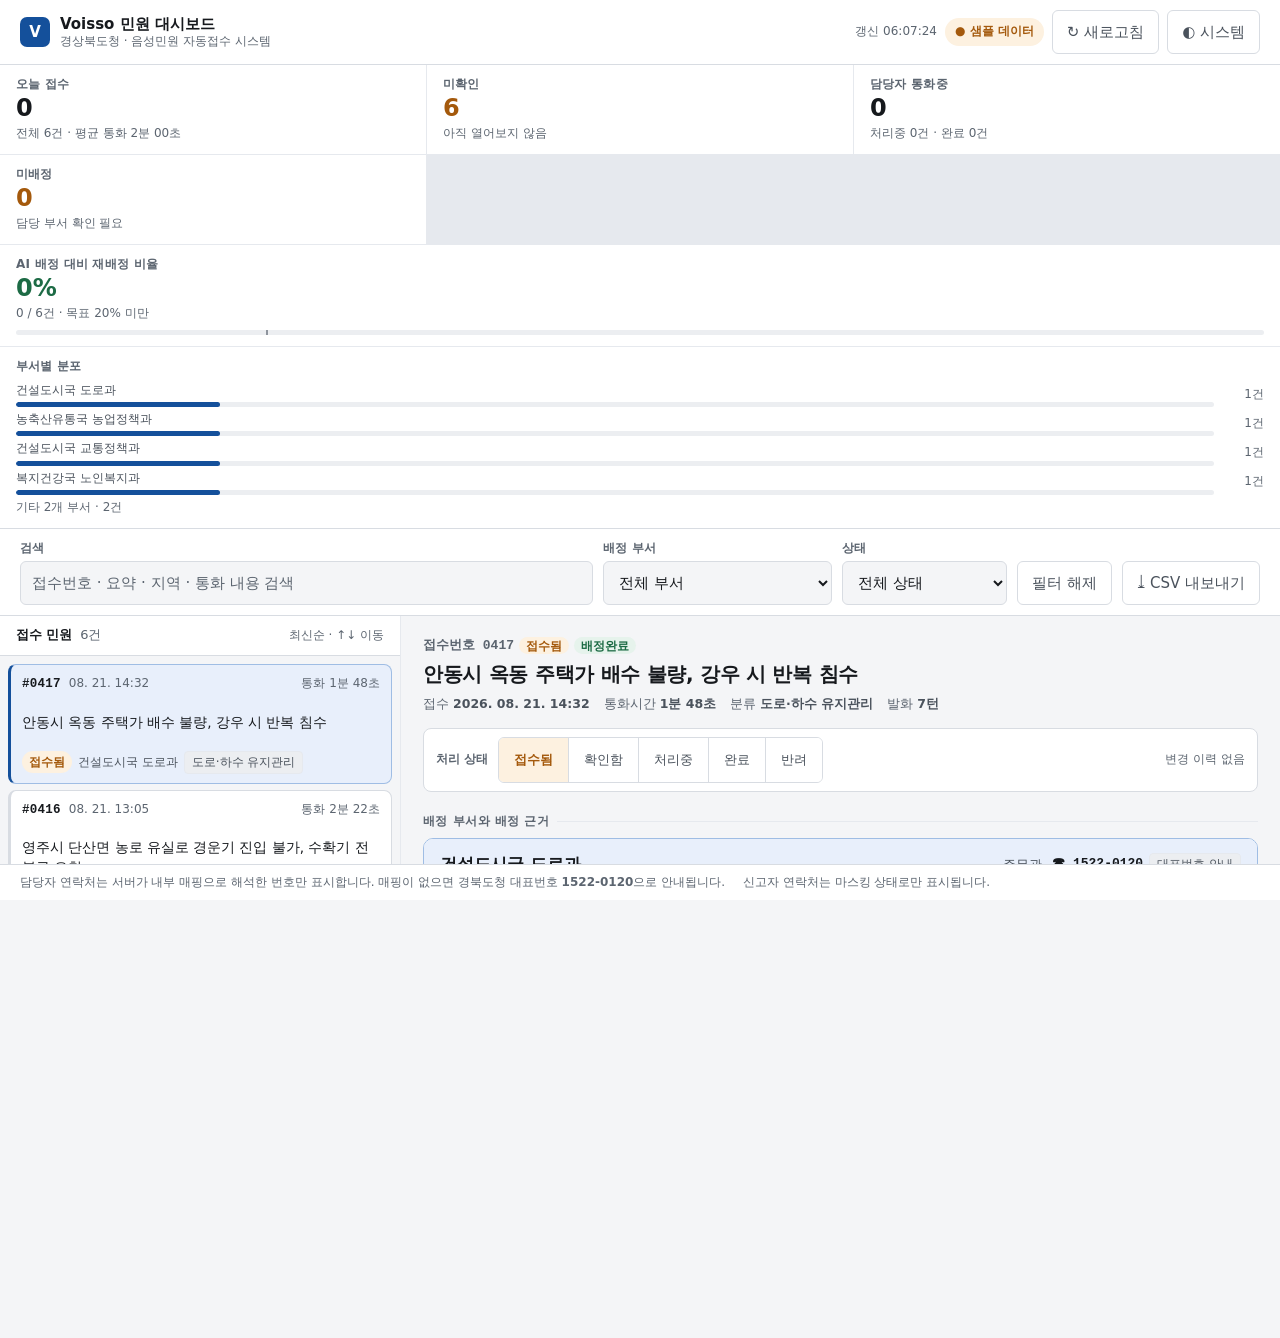
==== commit 6058ff0d: "feat: 담당자 핸드오프, 어르신/시연 모드 분리, 실사용 피드백 반영 담당자 핸드오프 (계약서 5-B) - AI 가 접수하고 사람이 이어받는다. 공공기관은 AI 에 전권을 주지" ====
--- a/web/dashboard/index.html
+++ b/web/dashboard/index.html
@@ -40,9 +40,9 @@
     <span class="stat-sub">아직 열어보지 않음</span>
   </div>
   <div class="stat">
-    <span class="stat-label">처리중</span>
-    <span class="stat-value stat-value--info" id="stat-progress">–</span>
-    <span class="stat-sub" id="stat-progress-sub">완료 – 건</span>
+    <span class="stat-label">담당자 통화중</span>
+    <span class="stat-value stat-value--live" id="stat-live">–</span>
+    <span class="stat-sub" id="stat-live-sub">처리중 – 건</span>
   </div>
   <div class="stat">
     <span class="stat-label">미배정</span>
@@ -80,6 +80,16 @@
         <option value="wf:progress">처리중</option>
         <option value="wf:done">완료</option>
         <option value="wf:rejected">반려</option>
+      </optgroup>
+      <optgroup label="담당자 통화">
+        <option value="ho:none">미연결</option>
+        <option value="ho:open">통화중</option>
+        <option value="ho:closed">상담종료</option>
+      </optgroup>
+      <optgroup label="진행 안내 전화">
+        <option value="cb:pending">안내 대기</option>
+        <option value="cb:answered">안내 통화중</option>
+        <option value="cb:closed">안내 완료</option>
       </optgroup>
       <optgroup label="배정">
         <option value="as:unassigned">미배정</option>
@@ -128,6 +138,8 @@
 
 <script src="config.js"></script>
 <script src="mock-data.js"></script>
+<script src="handoff-mock.js"></script>
+<script src="callback-mock.js"></script>
 <script src="app.js"></script>
 </body>
 </html>
--- a/web/dashboard/styles.css
+++ b/web/dashboard/styles.css
@@ -25,6 +25,8 @@
   --quote-bg:    #fbf7ea;
   --quote-line:  #c99a2e;
   --quote-text:  #5c4611;
+  --live:        #0f7360;
+  --live-soft:   #e2f4ef;
   --shadow:      0 1px 2px rgba(16,24,40,.06), 0 1px 3px rgba(16,24,40,.05);
   --radius:      8px;
   --mono: ui-monospace, SFMono-Regular, "SF Mono", Menlo, Consolas, monospace;
@@ -56,6 +58,8 @@
     --quote-bg:    #262115;
     --quote-line:  #c99a2e;
     --quote-text:  #e6d3a4;
+    --live:        #5fd0b4;
+    --live-soft:   #14302a;
     --shadow:      0 1px 2px rgba(0,0,0,.4);
   }
 }
@@ -83,6 +87,8 @@
   --quote-bg:    #262115;
   --quote-line:  #c99a2e;
   --quote-text:  #e6d3a4;
+  --live:        #5fd0b4;
+  --live-soft:   #14302a;
   --shadow:      0 1px 2px rgba(0,0,0,.4);
 }
 
@@ -100,7 +106,39 @@
   -webkit-font-smoothing: antialiased;
   display: flex;
   flex-direction: column;
+  /* 한국어는 keep-all 이 읽기 좋다. 다만 그것만 두면 긴 문자열이 컨테이너를 뚫는다.
+     overflow-wrap:anywhere 를 함께 걸어 "평소엔 단어 유지, 넘칠 땐 강제 줄바꿈" 으로 만든다.
+     anywhere 는 min-content 계산에도 반영돼 flex/grid 자식이 줄어들 수 있게 해 준다. */
   word-break: keep-all;
+  overflow-wrap: break-word;
+  overflow-wrap: anywhere;
+}
+
+/* flex·grid 자식은 기본 min-width:auto 라 내용보다 작아지지 못한다 —
+   긴 부서명·요약이 칸을 밀어내는 가장 흔한 원인이라 텍스트 칸에는 전부 풀어 준다. */
+.card-top, .card-bottom, .card-dept, .card-summary,
+.assign-top, .assign-name, .assign-pos, .assign-phone,
+.d-head, .d-meta, .d-meta span, .d-summary,
+.stat, .stat-value, .stat-sub, .stat-label,
+.dist-row, .dist-row > div, .dist-count,
+.wfbar, .wfbar-at, .wfbar-label,
+.alt, .alt-main, .alt-name, .alt-ev, .alt-right,
+.hist-row, .hist-when, .hist-who, .hist-what, .hist-ev,
+.tr-cell, .tr-who, .tr-head span,
+.kv dt, .kv dd,
+.ho-head, .ho-who, .ho-who b, .ho-who span, .ho-msg, .ho-text, .ho-raw,
+.ho-idle-text, .ho-field, .ho-bridge, .ho-bridge-k, .ho-bridge-d,
+.field, .field input, .field select,
+.ev-list li, .ev-text, .evidence,
+.note, .evidence-src, .pane-head, .toolbar {
+  min-width: 0;
+}
+
+/* 잘못 들어온 초장문 토큰이 있어도 칸 밖으로 나가지 않게 한다 */
+.card-summary, .card-dept, .d-summary, .assign-name, .alt-name, .alt-ev,
+.hist-what, .hist-ev, .tr-cell, .ho-text, .ho-raw, .evidence, .ev-list li, .ev-text,
+.kv dd, .stat-sub, .summary, .note {
+  overflow-wrap: anywhere;
 }
 h1, h2, h3, h4 { margin: 0; font-weight: 600; letter-spacing: -.01em; }
 ul, ol { margin: 0; padding: 0; list-style: none; }
@@ -140,7 +178,7 @@
   border-bottom: 1px solid var(--border);
   flex-wrap: wrap;
 }
-.brand { display: flex; align-items: center; gap: 10px; }
+.brand { display: flex; align-items: center; gap: 10px; min-width: 0; }
 .brand-mark {
   width: 30px; height: 30px; border-radius: 7px;
   background: var(--accent); color: #fff;
@@ -155,7 +193,7 @@
 .brand-text { display: flex; flex-direction: column; line-height: 1.25; }
 .brand-text strong { font-size: 15px; }
 .brand-text span { font-size: 12px; color: var(--text-3); }
-.topbar-right { display: flex; align-items: center; gap: 8px; }
+.topbar-right { display: flex; flex-wrap: wrap; align-items: center; justify-content: flex-end; gap: 8px; }
 
 .src-badge {
   font-size: 12px; font-weight: 600;
@@ -186,6 +224,7 @@
 .stat-value--warn { color: var(--warn); }
 .stat-value--info { color: var(--accent); }
 .stat-value--ok   { color: var(--ok); }
+.stat-value--live { color: var(--live); }
 
 /* 재배정 비율 게이지 — 목표선(20%) 을 눈금으로 박아 둔다 */
 .stat--metric { position: relative; }
@@ -224,7 +263,7 @@
 .field--grow { flex: 1 1 260px; }
 .field label { font-size: 12px; color: var(--text-3); font-weight: 600; }
 .field input, .field select {
-  min-height: 44px; height: 44px; padding: 0 11px;
+  min-height: 44px; height: 44px; padding: 0 11px; width: 100%; max-width: 100%;
   border: 1px solid var(--border); border-radius: 6px;
   background: var(--bg); color: var(--text); font: inherit;
 }
@@ -269,6 +308,8 @@
 .count { color: var(--text-3); font-weight: 500; margin-left: 4px; }
 .pane-hint { font-size: 12px; color: var(--text-3); }
 .list { overflow-y: auto; flex: 1; padding: 8px; display: flex; flex-direction: column; gap: 6px; }
+/* 마우스 클릭에는 링을 그리지 않고, 키보드 포커스(:focus-visible)에만 그린다.
+   P7 접근성 측정에서 '포커스 표시 없음'으로 잡혔던 부분 — 아래 규칙으로 복구했다. */
 .list:focus { outline: none; }
 .list:focus-visible {
   outline: 2px solid var(--accent); outline-offset: -2px; border-radius: 4px;
@@ -293,7 +334,13 @@
 .card.is-selected {
   background: var(--bg-sel); border-color: var(--accent-line); border-left-color: var(--accent);
 }
-.card-top { display: flex; align-items: center; gap: 8px; font-size: 12px; color: var(--text-3); }
+/* 담당자가 통화 중인 민원 — 목록에서 바로 눈에 띄어야 한다 */
+.card.is-live { border-left-color: var(--live); }
+.card.is-live .card-id::after {
+  content: ""; display: inline-block; width: 6px; height: 6px; margin-left: 6px;
+  border-radius: 50%; background: var(--live); vertical-align: 1px;
+}
+.card-top { display: flex; flex-wrap: wrap; align-items: center; gap: 4px 8px; font-size: 12px; color: var(--text-3); }
 .card-id { font-family: var(--mono); font-weight: 700; color: var(--text); font-size: 12.5px; letter-spacing: .02em; }
 .card-time { font-variant-numeric: tabular-nums; }
 .card-dur { margin-left: auto; font-variant-numeric: tabular-nums; }
@@ -301,13 +348,13 @@
   font-size: 13.5px; color: var(--text); font-weight: 500; line-height: 1.45;
   display: -webkit-box; -webkit-line-clamp: 2; -webkit-box-orient: vertical; overflow: hidden;
 }
-.card-bottom { display: flex; align-items: center; gap: 6px; flex-wrap: wrap; }
+.card-bottom { display: flex; align-items: center; gap: 6px; flex-wrap: wrap; min-width: 0; }
 .card-dept { font-size: 12px; color: var(--text-2); }
 .card-dept.is-none { color: var(--warn); font-weight: 600; }
 
 .badge {
   font-size: 12px; font-weight: 700; padding: 1.5px 7px; border-radius: 999px;
-  white-space: nowrap;
+  white-space: nowrap; max-width: 100%; overflow: hidden; text-overflow: ellipsis;
 }
 .badge--assigned   { color: var(--ok);     background: var(--ok-soft); }
 .badge--reassigned { color: var(--accent); background: var(--accent-soft); }
@@ -317,10 +364,18 @@
 .wf--progress  { color: var(--accent); background: var(--accent-soft); }
 .wf--done      { color: var(--ok);     background: var(--ok-soft); }
 .wf--rejected  { color: var(--danger); background: var(--danger-soft); }
+.ho--none      { color: var(--text-2); background: var(--bg-sunken); }
+.ho--open      { color: var(--live);   background: var(--live-soft); }
+.ho--closed    { color: var(--text-2); background: var(--bg-sunken); }
+.cb--none      { color: var(--text-2); background: var(--bg-sunken); }
+.cb--pending   { color: var(--warn);   background: var(--warn-soft); }
+.cb--answered  { color: var(--live);   background: var(--live-soft); }
+.cb--closed    { color: var(--text-2); background: var(--bg-sunken); }
+.tag--mock     { color: var(--warn); background: var(--warn-soft); border-color: transparent; }
 .badge--urgent     { color: var(--danger); background: var(--danger-soft); }
 .badge--new {
   color: #fff; background: var(--danger); letter-spacing: .04em;
-  font-size: 10.5px; padding: 1.5px 6px;
+  font-size: 12px; padding: 1.5px 7px;
 }
 :root[data-theme="dark"] .badge--new { color: #1b1013; }
 @media (prefers-color-scheme: dark) { :root:not([data-theme="light"]) .badge--new { color: #1b1013; } }
@@ -336,6 +391,7 @@
 .tag {
   font-size: 12px; color: var(--text-2); background: var(--bg-sunken);
   border: 1px solid var(--border-soft); padding: 1px 7px; border-radius: 4px;
+  max-width: 100%; overflow-wrap: anywhere;
 }
 
 /* ---------- 상세 ---------- */
@@ -343,7 +399,8 @@
 .empty { display: grid; place-content: center; text-align: center; height: 100%; padding: 40px; gap: 6px; }
 .empty-title { margin: 0; font-size: 15px; font-weight: 600; color: var(--text-2); }
 .empty-sub { margin: 0; font-size: 12.5px; color: var(--text-3); max-width: 34ch; }
-.detail { padding: 16px 22px 40px; max-width: 980px; }
+.detail { padding: 16px 22px 40px; max-width: 980px; min-width: 0; }
+.pane, .pane > * { max-width: 100%; }
 
 .d-head { display: flex; align-items: flex-start; gap: 12px; flex-wrap: wrap; }
 .d-id { font-family: var(--mono); font-size: 13px; color: var(--text-3); font-weight: 700; }
@@ -366,7 +423,7 @@
   background: var(--bg-elev); border: 1px solid var(--border); border-radius: 8px;
 }
 .wfbar-label { font-size: 12px; font-weight: 700; color: var(--text-3); }
-.wfbar-steps { display: inline-flex; border: 1px solid var(--border); border-radius: 6px; overflow: hidden; }
+.wfbar-steps { display: inline-flex; flex-wrap: wrap; border: 1px solid var(--border); border-radius: 6px; overflow: hidden; }
 .wfbtn {
   border: 0; border-right: 1px solid var(--border); background: var(--bg-elev);
   min-height: 44px; padding: 0 15px; font-size: 13px; cursor: pointer; color: var(--text-2);
@@ -389,9 +446,228 @@
 }
 .wfbar-at { margin-left: auto; font-size: 12px; color: var(--text-3); }
 
+/* 어르신이 덧붙인 말 (notes) */
+.notes-count {
+  font-size: 12px; font-weight: 700; color: var(--accent);
+  background: var(--accent-soft); padding: 1.5px 7px; border-radius: 999px;
+}
+.notes { display: flex; flex-direction: column; gap: 7px; }
+.note-item {
+  border: 1px solid var(--border); border-left: 3px solid var(--accent-line);
+  border-radius: 0 8px 8px 0; background: var(--bg-elev);
+  padding: 10px 13px; min-width: 0;
+}
+.note-text {
+  margin: 0; font-size: 14.5px; line-height: 1.6; color: var(--text);
+  overflow-wrap: anywhere;
+}
+.note-meta { display: flex; gap: 10px; align-items: baseline; margin-top: 4px; flex-wrap: wrap; }
+.note-src { font-size: 12px; font-weight: 700; color: var(--accent); }
+.note-at { font-size: 12px; color: var(--text-3); font-variant-numeric: tabular-nums; }
+
+/* ── 담당자 핸드오프 ───────────────────────────────── */
+.ho {
+  border: 1px solid var(--border); border-radius: 10px;
+  background: var(--bg-elev); overflow: hidden;
+}
+.ho--live { border-color: var(--live); }
+.ho--live.is-closed { border-color: var(--border); }
+
+.ho--idle {
+  display: flex; align-items: center; gap: 16px; flex-wrap: wrap;
+  padding: 16px 18px;
+}
+.ho-idle-text { display: flex; flex-direction: column; gap: 2px; min-width: 0; flex: 1; }
+.ho-idle-text b { font-size: 15px; }
+.ho-idle-text span { font-size: 13px; color: var(--text-3); }
+.btn-lg { min-height: 48px; padding: 0 22px; font-size: 15px; }
+
+/* 연결 폼 */
+.ho--form { padding: 16px 18px; }
+.ho-lead { margin: 0 0 12px; font-size: 14px; color: var(--text-2); }
+.ho-fields { display: flex; gap: 12px; flex-wrap: wrap; }
+.ho-field { display: flex; flex-direction: column; gap: 4px; flex: 1 1 220px; }
+.ho-field span { font-size: 12px; font-weight: 700; color: var(--text-3); }
+.ho-field input {
+  min-height: 44px; padding: 0 11px; font: inherit; width: 100%; max-width: 100%;
+  border: 1px solid var(--border); border-radius: 6px;
+  background: var(--bg); color: var(--text);
+}
+.ho-privacy {
+  margin: 10px 0 0; padding: 9px 11px; border-radius: 6px;
+  background: var(--bg-sunken); font-size: 12px; color: var(--text-2); line-height: 1.55;
+}
+.ho-actions { display: flex; flex-wrap: wrap; gap: 8px; margin-top: 12px; }
+
+/* 대화 헤더 */
+.ho-head {
+  display: flex; align-items: center; gap: 10px; flex-wrap: wrap;
+  padding: 11px 16px; background: var(--live-soft); border-bottom: 1px solid var(--border);
+}
+.ho--live.is-closed .ho-head { background: var(--bg-sunken); }
+.ho-dot { width: 9px; height: 9px; border-radius: 50%; background: var(--text-3); flex: none; }
+.ho-dot.is-on { background: var(--live); outline: 3px solid var(--live-soft); }
+.ho-who { display: flex; flex-direction: column; line-height: 1.3; min-width: 0; }
+.ho-who b { font-size: 15px; }
+.ho-who span { font-size: 12px; color: var(--text-2); }
+.ho-close { margin-left: auto; }
+
+/* 통역 안내 — 이 기능의 핵심 가치를 화면에 못박는다 */
+.ho-bridge {
+  margin: 0; padding: 10px 16px; border-bottom: 1px solid var(--border-soft);
+  display: flex; flex-direction: column; gap: 2px; background: var(--quote-bg);
+}
+.ho-bridge-k { font-size: 14px; font-weight: 700; color: var(--quote-text); }
+.ho-bridge-d { font-size: 12px; color: var(--text-2); }
+
+.ho-notice {
+  margin: 0; padding: 8px 16px; font-size: 12.5px; font-weight: 600;
+  color: var(--live); background: var(--live-soft);
+  border-bottom: 1px solid var(--border-soft);
+}
+.ho-notice span { font-weight: 400; color: var(--text-2); }
+
+/* 대화 로그 */
+.ho-log {
+  max-height: 340px; overflow-y: auto; padding: 12px 16px;
+  display: flex; flex-direction: column; gap: 10px;
+}
+.ho-empty { font-size: 13px; color: var(--text-3); padding: 10px 0; }
+.ho-msg { max-width: 82%; padding: 9px 12px; border-radius: 10px; }
+.ho-msg.is-caller { align-self: flex-start; background: var(--bg-sunken); border: 1px solid var(--border-soft); }
+.ho-msg.is-officer { align-self: flex-end; background: var(--accent-soft); border: 1px solid var(--accent-line); }
+.ho-msg-top { display: flex; align-items: baseline; gap: 8px; margin-bottom: 3px; }
+.ho-role { font-size: 12px; font-weight: 700; color: var(--text-3); }
+.ho-msg.is-caller .ho-role { color: var(--accent); }
+.ho-at { font-size: 12px; color: var(--text-3); font-variant-numeric: tabular-nums; }
+.ho-text { margin: 0; font-size: 14.5px; line-height: 1.55; }
+.ho-raw-toggle {
+  margin-top: 5px; padding: 4px 0; border: 0; background: none; cursor: pointer;
+  display: inline-flex; align-items: center; min-height: 32px;
+  font-size: 12px; font-weight: 700; color: var(--accent);
+}
+.ho-raw-toggle:hover { text-decoration: underline; }
+.ho-raw {
+  margin: 4px 0 0; padding: 7px 10px; border-radius: 6px;
+  background: var(--quote-bg); border-left: 3px solid var(--quote-line);
+  font-size: 13.5px; color: var(--quote-text); line-height: 1.55;
+}
+
+/* 입력 */
+.ho-input {
+  display: flex; gap: 8px; align-items: flex-end;
+  padding: 12px 16px; border-top: 1px solid var(--border); background: var(--bg-elev);
+}
+.ho-input textarea {
+  flex: 1 1 0; min-width: 0; min-height: 48px; max-height: 140px; resize: vertical;
+  padding: 10px 12px; font: inherit; line-height: 1.5;
+  border: 1px solid var(--border); border-radius: 8px;
+  background: var(--bg); color: var(--text);
+}
+.ho-input textarea::placeholder { color: var(--text-3); }
+.ho-hint { margin: 0; padding: 0 16px 12px; font-size: 12px; color: var(--text-3); }
+.ho-closed-note {
+  margin: 0; padding: 12px 16px; border-top: 1px solid var(--border);
+  font-size: 13px; color: var(--text-2);
+}
+
+/* ── 진행 안내 콜백 (계약 5-C) ───────────────────── */
+.cb {
+  border: 1px solid var(--border); border-radius: 10px;
+  background: var(--bg-elev); overflow: hidden; min-width: 0;
+}
+.cb--form { padding: 16px 18px; }
+.cb-lead { margin: 0 0 12px; display: flex; flex-direction: column; gap: 3px; }
+.cb-lead b { font-size: 15px; }
+.cb-lead span { font-size: 13px; color: var(--text-2); }
+.cb textarea {
+  width: 100%; max-width: 100%; min-width: 0; min-height: 84px; resize: vertical;
+  padding: 11px 13px; font: inherit; line-height: 1.6;
+  border: 1px solid var(--border); border-radius: 8px;
+  background: var(--bg); color: var(--text);
+}
+.cb-rule {
+  margin: 10px 0 0; padding: 11px 13px; border-radius: 8px;
+  background: var(--warn-soft); color: var(--text); font-size: 13px; line-height: 1.6;
+  border-left: 3px solid var(--warn);
+}
+.cb-rule i { color: var(--quote-text); font-style: normal; font-weight: 600; }
+.cb-actions {
+  display: flex; flex-wrap: wrap; align-items: center; gap: 10px;
+  padding: 12px 0 0;
+}
+.cb--live .cb-actions { padding: 0 16px 14px; }
+.cb-who { font-size: 12px; color: var(--text-3); }
+.cb-pstn {
+  margin: 0; padding: 9px 16px; font-size: 12px; color: var(--text-2);
+  background: var(--bg-sunken); border-top: 1px solid var(--border-soft);
+}
+.cb--form .cb-pstn { margin: 12px -18px -16px; border-radius: 0; }
+
+/* 원문 ↔ 사투리 대조 — "내가 쓴 대로 전달됐는가" */
+.cb-brief {
+  display: grid; grid-template-columns: minmax(0,1fr) auto minmax(0,1fr);
+  gap: 12px; align-items: stretch; padding: 14px 16px;
+  border-bottom: 1px solid var(--border-soft);
+}
+.cb-brief-col {
+  min-width: 0; padding: 11px 13px; border-radius: 8px;
+  background: var(--bg-sunken); border: 1px solid var(--border-soft);
+}
+.cb-brief-col.is-dialect { background: var(--quote-bg); border-color: var(--quote-line); }
+.cb-brief-label {
+  display: block; font-size: 12px; font-weight: 700; color: var(--text-3); margin-bottom: 4px;
+}
+.cb-brief-col.is-dialect .cb-brief-label { color: var(--quote-text); }
+.cb-brief-text { margin: 0; font-size: 14.5px; line-height: 1.6; overflow-wrap: anywhere; }
+.cb-brief-arrow { align-self: center; color: var(--text-3); font-size: 18px; }
+.cb-verify {
+  margin: 0; padding: 8px 16px; font-size: 12.5px; color: var(--text-2);
+  border-bottom: 1px solid var(--border-soft);
+}
+
+.cb-state { margin: 0; padding: 10px 16px; font-size: 13.5px; display: flex; align-items: center; gap: 8px; }
+.cb-state--pending { background: var(--warn-soft); color: var(--text); }
+.cb-state--answered { background: var(--live-soft); color: var(--text); }
+.cb-ring {
+  width: 9px; height: 9px; border-radius: 50%; background: var(--warn); flex: none;
+  animation: cb-ring 1.4s ease-in-out infinite;
+}
+@keyframes cb-ring { 0%,100% { opacity: 1 } 50% { opacity: .25 } }
+@media (prefers-reduced-motion: reduce) { .cb-ring { animation: none; } }
+
+/* 어르신 추가 질문 — 담당자가 답해야 할 것 */
+.cb-questions { padding: 14px 16px; border-top: 1px solid var(--border-soft); }
+.cb-q-head { display: flex; align-items: center; gap: 8px; flex-wrap: wrap; margin-bottom: 9px; }
+.cb-q-head b { font-size: 14.5px; }
+.cb-q-note { font-size: 12px; color: var(--text-3); }
+.cb-questions ul { display: flex; flex-direction: column; gap: 7px; margin-bottom: 11px; }
+.cb-questions li {
+  border: 1px solid var(--border); border-left: 3px solid var(--warn);
+  border-radius: 0 8px 8px 0; background: var(--bg); padding: 10px 12px; min-width: 0;
+}
+.cb-q-text { margin: 0; font-size: 14.5px; line-height: 1.55; overflow-wrap: anywhere; }
+.cb-q-meta { display: flex; gap: 10px; flex-wrap: wrap; margin-top: 4px; font-size: 12px; color: var(--text-3); }
+.cb-q-raw { overflow-wrap: anywhere; }
+
+.cb-log { padding: 0 16px 12px; }
+.cb-log summary { cursor: pointer; font-size: 13px; color: var(--text-2); padding: 8px 0; min-height: 36px; }
+.cb-log ol { display: flex; flex-direction: column; gap: 8px; padding-top: 4px; }
+.cb-msg { padding: 9px 12px; border-radius: 8px; background: var(--bg-sunken); min-width: 0; }
+.cb-msg.is-caller { border-left: 3px solid var(--accent); }
+.cb-msg.is-agent { border-left: 3px solid var(--quote-line); }
+.cb-msg-role { font-size: 12px; font-weight: 700; color: var(--text-3); }
+.cb-msg p { margin: 2px 0 0; font-size: 14px; line-height: 1.55; overflow-wrap: anywhere; }
+.cb-msg-dia { color: var(--quote-text); font-size: 13.5px !important; }
+.cb-closed-note {
+  margin: 0; padding: 12px 16px; border-top: 1px solid var(--border);
+  font-size: 13px; color: var(--text-2); display: flex; flex-wrap: wrap; align-items: center; gap: 10px;
+}
+
 /* 처리 이력 */
 .hist {
   border: 1px solid var(--border); border-radius: 8px; background: var(--bg-elev); overflow: hidden;
+  min-width: 0;
 }
 .hist-row {
   display: grid; grid-template-columns: 132px 78px minmax(0, 1fr); gap: 10px;
@@ -421,10 +697,10 @@
   border-bottom: 1px solid var(--accent-line);
 }
 .assign--none .assign-top { background: var(--warn-soft); border-bottom-color: var(--warn); }
-.assign-name { font-size: 17px; font-weight: 700; letter-spacing: -.01em; }
+.assign-name { font-size: 17px; font-weight: 700; letter-spacing: -.01em; flex: 1 1 auto; }
 .assign-pos { font-size: 12.5px; color: var(--text-2); }
 .assign-phone {
-  margin-left: auto; display: flex; align-items: center; gap: 6px;
+  margin-left: auto; display: flex; align-items: center; gap: 6px; flex-wrap: wrap;
   font-family: var(--mono); font-size: 13px; font-weight: 700; color: var(--text);
 }
 .assign-phone .tag { font-family: var(--sans); font-weight: 500; }
@@ -480,7 +756,7 @@
 .alt-ev .ev-list { display: inline-flex; vertical-align: top; }
 .alt-ev .ev-text { display: inline; }
 .alt-ev .ev-toggle { margin-top: 4px; font-size: 12px; display: block; }
-.alt-right { display: flex; align-items: center; gap: 12px; }
+.alt-right { display: flex; flex-wrap: wrap; align-items: center; justify-content: flex-end; gap: 8px 12px; }
 .score { width: 108px; }
 .score-top { display: flex; justify-content: space-between; font-size: 12px; color: var(--text-3); }
 .score-num { font-variant-numeric: tabular-nums; font-weight: 700; color: var(--text-2); }
@@ -492,7 +768,7 @@
 
 /* 전사 */
 .tr-toolbar { display: flex; align-items: center; gap: 6px; margin-bottom: 8px; flex-wrap: wrap; }
-.seg { display: inline-flex; border: 1px solid var(--border); border-radius: 6px; overflow: hidden; }
+.seg { display: inline-flex; flex-wrap: wrap; border: 1px solid var(--border); border-radius: 6px; overflow: hidden; }
 .seg button {
   border: 0; background: var(--bg-elev); min-height: 44px; padding: 0 14px;
   font-size: 13px; cursor: pointer; color: var(--text-2);
@@ -503,7 +779,10 @@
 :root[data-theme="dark"] .seg button.is-on { color: #0d1218; }
 @media (prefers-color-scheme: dark) { :root:not([data-theme="light"]) .seg button.is-on { color: #0d1218; } }
 
-.transcript { border: 1px solid var(--border); border-radius: 8px; overflow: hidden; background: var(--bg-elev); }
+/* 표가 아무리 좁아져도 페이지 전체가 가로로 밀리면 안 된다.
+   넘칠 때는 이 컨테이너 안에서만 가로 스크롤한다. */
+.scroll-x { overflow-x: auto; max-width: 100%; -webkit-overflow-scrolling: touch; }
+.transcript { border: 1px solid var(--border); border-radius: 8px; overflow: hidden; background: var(--bg-elev); min-width: 0; }
 .tr-head, .tr-row { display: grid; grid-template-columns: 62px minmax(0,1fr) minmax(0,1fr); }
 .tr-head { background: var(--bg-sunken); border-bottom: 1px solid var(--border); }
 .tr-head span { padding: 6px 12px; font-size: 12px; font-weight: 700; color: var(--text-3); }
@@ -555,7 +834,17 @@
   .stats { grid-template-columns: repeat(2, 1fr); }
   .stat--metric, .stat--wide { grid-column: 1 / -1; }
 }
+@media (max-width: 1180px) {
+  /* 상세 패널이 좁아지면 이력의 고정 열이 부담이 된다 */
+  .hist-row { grid-template-columns: 118px 66px minmax(0, 1fr); }
+  .alt { grid-template-columns: minmax(0, 1fr); }
+  .alt-right { justify-content: flex-end; }
+}
 @media (max-width: 860px) {
+  .cb-brief { grid-template-columns: minmax(0,1fr); }
+  .cb-brief-arrow { transform: rotate(90deg); }
+  .ho-msg { max-width: 100%; }
+  .ho--idle { flex-direction: column; align-items: stretch; }
   .hist-row { grid-template-columns: 1fr; gap: 2px; }
   .wfbar-at { margin-left: 0; width: 100%; }
 }
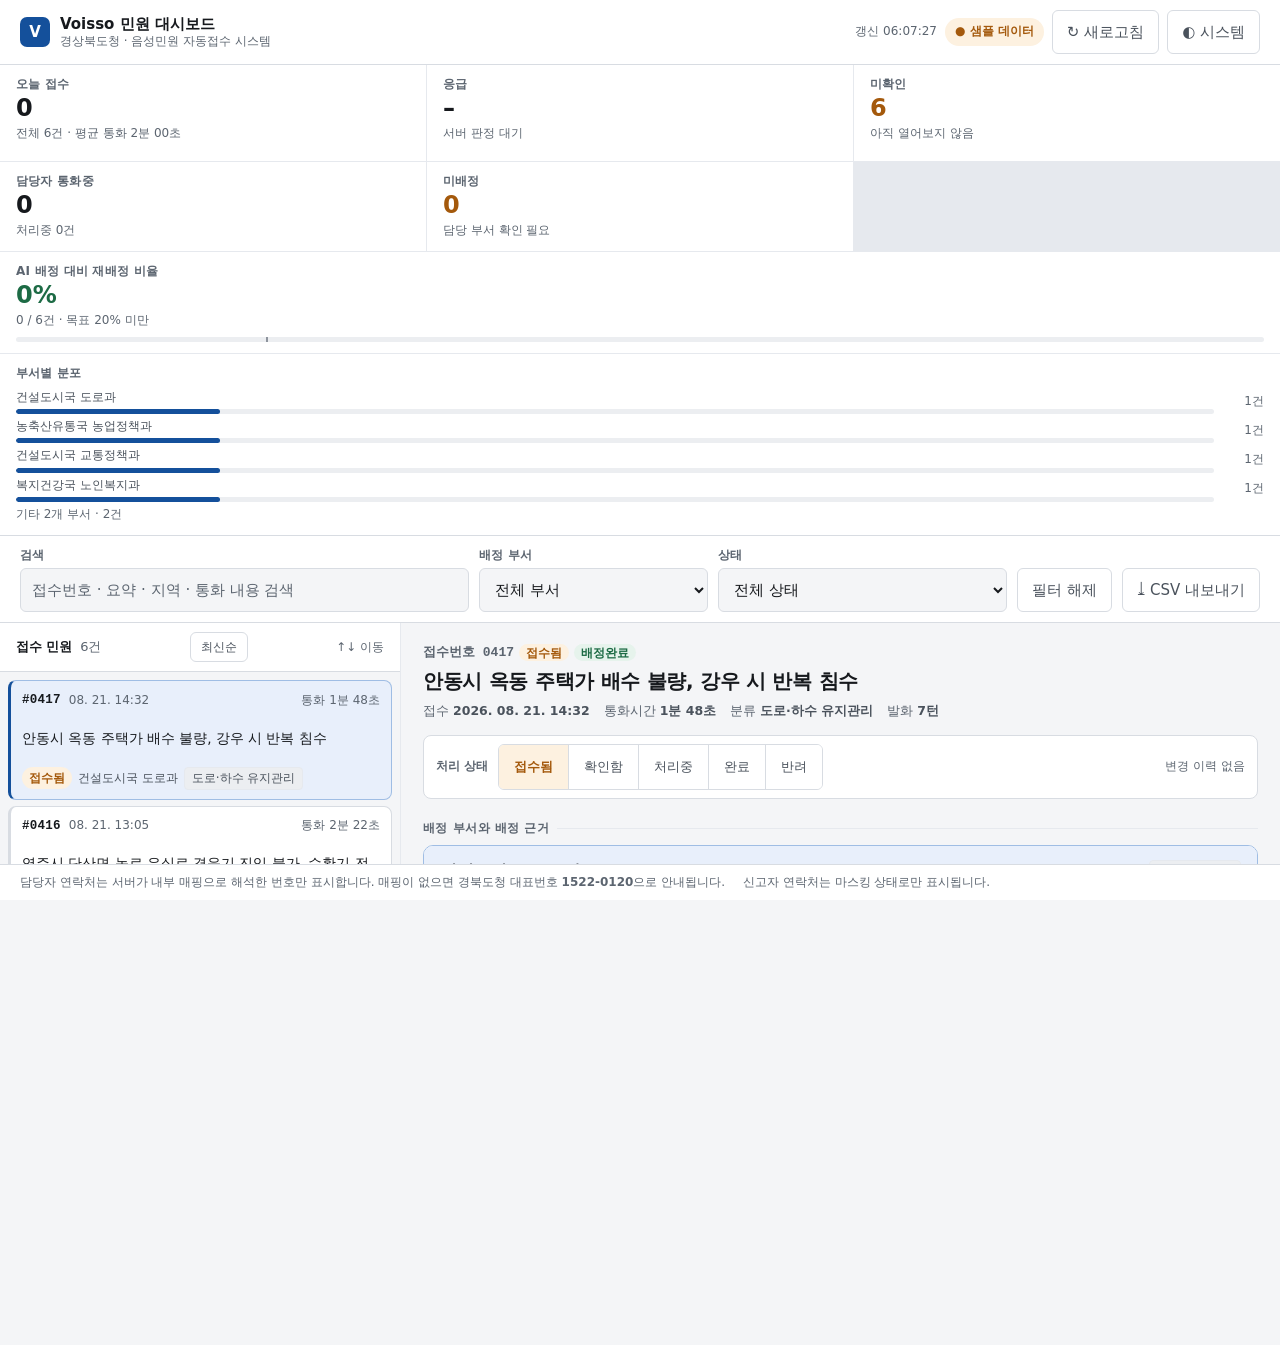
==== commit 7e3db1be: "feat: 긴급도 판정, 진행 안내 콜백, 전사 표시, 대화 원칙 정비 긴급도 판정 (계약서 5-A) - 응급 / 중요 / 보통 / 낮음. 담당자는 하루에 수십 건을 받는다. 무엇" ====
--- a/web/dashboard/index.html
+++ b/web/dashboard/index.html
@@ -33,6 +33,12 @@
     <span class="stat-label">오늘 접수</span>
     <span class="stat-value" id="stat-today">–</span>
     <span class="stat-sub" id="stat-today-sub">전체 – 건</span>
+  </div>
+  <div class="stat stat--urgency">
+    <span class="stat-label">응급</span>
+    <span class="stat-value stat-value--emergency" id="stat-emergency">–</span>
+    <span class="stat-sub" id="stat-urgency-sub">서버 판정 대기</span>
+    <ul class="urg-dist" id="stat-urgency-dist"></ul>
   </div>
   <div class="stat">
     <span class="stat-label">미확인</span>
@@ -74,6 +80,12 @@
     <label for="f-status">상태</label>
     <select id="f-status">
       <option value="">전체 상태</option>
+      <optgroup label="긴급도">
+        <option value="ug:응급">응급</option>
+        <option value="ug:중요">중요</option>
+        <option value="ug:보통">보통</option>
+        <option value="ug:낮음">낮음</option>
+      </optgroup>
       <optgroup label="처리 상태">
         <option value="wf:received">접수됨(미확인)</option>
         <option value="wf:ack">확인함</option>
@@ -82,6 +94,7 @@
         <option value="wf:rejected">반려</option>
       </optgroup>
       <optgroup label="담당자 통화">
+        <option value="ho:waiting">연결 대기 (어르신이 기다리는 중)</option>
         <option value="ho:none">미연결</option>
         <option value="ho:open">통화중</option>
         <option value="ho:closed">상담종료</option>
@@ -116,8 +129,10 @@
   <section class="pane pane--list" aria-label="접수된 민원 목록">
     <div class="pane-head">
       <h2>접수 민원 <span class="count" id="list-count">0건</span></h2>
-      <span class="pane-hint">최신순 · ↑↓ 이동</span>
+      <button id="sort-btn" class="sort-btn" type="button" title="정렬 방식 전환">최신순</button>
+      <span class="pane-hint">↑↓ 이동</span>
     </div>
+    <button id="wait-band" class="wait-band" type="button" hidden></button>
     <ol class="list" id="list" tabindex="0" role="listbox"
         aria-label="접수 민원 목록 (위/아래 화살표로 이동)"></ol>
   </section>
--- a/web/dashboard/styles.css
+++ b/web/dashboard/styles.css
@@ -27,6 +27,9 @@
   --quote-text:  #5c4611;
   --live:        #0f7360;
   --live-soft:   #e2f4ef;
+  --emg:         #a1121b;
+  --emg-soft:    #fbe6e7;
+  --emg-line:    #d4646c;
   --shadow:      0 1px 2px rgba(16,24,40,.06), 0 1px 3px rgba(16,24,40,.05);
   --radius:      8px;
   --mono: ui-monospace, SFMono-Regular, "SF Mono", Menlo, Consolas, monospace;
@@ -60,6 +63,9 @@
     --quote-text:  #e6d3a4;
     --live:        #5fd0b4;
     --live-soft:   #14302a;
+    --emg:         #ff9a9f;
+    --emg-soft:    #3a1a1d;
+    --emg-line:    #8d3b41;
     --shadow:      0 1px 2px rgba(0,0,0,.4);
   }
 }
@@ -89,6 +95,9 @@
   --quote-text:  #e6d3a4;
   --live:        #5fd0b4;
   --live-soft:   #14302a;
+  --emg:         #ff9a9f;
+  --emg-soft:    #3a1a1d;
+  --emg-line:    #8d3b41;
   --shadow:      0 1px 2px rgba(0,0,0,.4);
 }
 
@@ -225,6 +234,19 @@
 .stat-value--info { color: var(--accent); }
 .stat-value--ok   { color: var(--ok); }
 .stat-value--live { color: var(--live); }
+.stat-value--emergency { color: var(--emg); }
+
+/* 긴급도 분포 — 숫자 옆에 항상 단계 이름을 쓴다(색만으로 구분하지 않는다) */
+.urg-dist { display: flex; flex-wrap: wrap; gap: 4px 6px; margin-top: 6px; }
+.urg-dist li {
+  display: inline-flex; align-items: baseline; gap: 4px;
+  font-size: 12px; padding: 1px 7px; border-radius: 999px;
+  border: 1px solid var(--border-soft); background: var(--bg-sunken); color: var(--text-2);
+}
+.urg-dist li.urg--emergency { color: var(--emg); background: var(--emg-soft); border-color: var(--emg-line); font-weight: 700; }
+.urg-dist li.urg--high { color: var(--warn); background: var(--warn-soft); border-color: transparent; }
+.urg-dist-k { font-size: 12px; }
+.urg-dist-n { font-variant-numeric: tabular-nums; font-weight: 700; }
 
 /* 재배정 비율 게이지 — 목표선(20%) 을 눈금으로 박아 둔다 */
 .stat--metric { position: relative; }
@@ -307,6 +329,12 @@
 .pane-head h2 { font-size: 13px; }
 .count { color: var(--text-3); font-weight: 500; margin-left: 4px; }
 .pane-hint { font-size: 12px; color: var(--text-3); }
+.sort-btn {
+  border: 1px solid var(--border); background: var(--bg-elev); color: var(--text-2);
+  border-radius: 6px; min-height: 30px; padding: 0 10px; font-size: 12px; cursor: pointer;
+}
+.sort-btn:hover { background: var(--bg-hover); color: var(--text); }
+.sort-btn.is-urgency { border-color: var(--emg-line); color: var(--emg); font-weight: 700; }
 .list { overflow-y: auto; flex: 1; padding: 8px; display: flex; flex-direction: column; gap: 6px; }
 /* 마우스 클릭에는 링을 그리지 않고, 키보드 포커스(:focus-visible)에만 그린다.
    P7 접근성 측정에서 '포커스 표시 없음'으로 잡혔던 부분 — 아래 규칙으로 복구했다. */
@@ -318,6 +346,23 @@
 .list:focus-visible .card.is-selected,
 .card:focus-visible {
   outline: 2px solid var(--accent); outline-offset: 1px;
+}
+
+/* 연결 대기 알림 띠 — "지금 나를 기다리는 사람이 있다" */
+.wait-band {
+  display: flex; align-items: center; gap: 10px; flex-wrap: wrap;
+  width: 100%; margin: 8px 8px 0; width: calc(100% - 16px);
+  padding: 10px 13px; min-height: 44px;
+  border: 1px solid var(--warn); border-left: 4px solid var(--warn);
+  border-radius: 8px; background: var(--warn-soft);
+  font: inherit; text-align: left; cursor: pointer;
+}
+.wait-band:hover { filter: brightness(.98); }
+.wait-n { font-size: 14.5px; font-weight: 800; color: var(--warn); white-space: nowrap; }
+.wait-msg { font-size: 12.5px; color: var(--text-2); min-width: 0; flex: 1; }
+.wait-act {
+  font-size: 12px; font-weight: 700; color: var(--accent); white-space: nowrap;
+  text-decoration: underline;
 }
 
 /* ---------- 민원 카드 ---------- */
@@ -336,6 +381,8 @@
 }
 /* 담당자가 통화 중인 민원 — 목록에서 바로 눈에 띄어야 한다 */
 .card.is-live { border-left-color: var(--live); }
+/* 어르신이 연결을 기다리는 민원 */
+.card.is-waiting { border-left-color: var(--warn); border-left-width: 4px; }
 .card.is-live .card-id::after {
   content: ""; display: inline-block; width: 6px; height: 6px; margin-left: 6px;
   border-radius: 50%; background: var(--live); vertical-align: 1px;
@@ -367,10 +414,26 @@
 .ho--none      { color: var(--text-2); background: var(--bg-sunken); }
 .ho--open      { color: var(--live);   background: var(--live-soft); }
 .ho--closed    { color: var(--text-2); background: var(--bg-sunken); }
+.ho--waiting   { color: var(--warn); background: var(--warn-soft); font-weight: 800; }
 .cb--none      { color: var(--text-2); background: var(--bg-sunken); }
 .cb--pending   { color: var(--warn);   background: var(--warn-soft); }
 .cb--answered  { color: var(--live);   background: var(--live-soft); }
 .cb--closed    { color: var(--text-2); background: var(--bg-sunken); }
+
+/* 긴급도 뱃지 — 색 + 라벨 글자 + (응급은) 기호를 함께 쓴다 */
+.urg-badge { border: 1px solid transparent; }
+.urg--emergency { color: var(--emg); background: var(--emg-soft); }
+.badge.urg--emergency { border-color: var(--emg-line); font-weight: 800; }
+.urg--high      { color: var(--warn); background: var(--warn-soft); }
+.urg--normal    { color: var(--text-2); background: var(--bg-sunken); }
+.urg--low       { color: var(--text-3); background: var(--bg-sunken); }
+.urg-safety     { color: #fff; background: var(--emg); border: 1px solid var(--emg); }
+:root[data-theme="dark"] .urg-safety { color: #1b1013; }
+@media (prefers-color-scheme: dark) { :root:not([data-theme="light"]) .urg-safety { color: #1b1013; } }
+
+/* 응급 카드는 색 말고도 왼쪽 굵은 막대로 구분된다. 깜빡이지 않는다. */
+.card.urg-emergency { border-left-width: 6px; border-left-color: var(--emg); }
+.card.urg-high { border-left-width: 4px; border-left-color: var(--warn); }
 .tag--mock     { color: var(--warn); background: var(--warn-soft); border-color: transparent; }
 .badge--urgent     { color: var(--danger); background: var(--danger-soft); }
 .badge--new {
@@ -415,6 +478,75 @@
   display: flex; align-items: center; gap: 8px;
 }
 .section > h3::after { content: ""; flex: 1; height: 1px; background: var(--border-soft); }
+
+/* ── 안전 안내 — 있으면 화면 최상단 ───────────────── */
+.safety {
+  display: flex; gap: 12px; align-items: flex-start;
+  margin-top: 14px; padding: 13px 16px;
+  border: 2px solid var(--emg); border-radius: 10px; background: var(--emg-soft);
+}
+.safety-mark {
+  flex: none; font-size: 12px; font-weight: 800; letter-spacing: .02em;
+  color: #fff; background: var(--emg); padding: 4px 9px; border-radius: 6px;
+}
+:root[data-theme="dark"] .safety-mark { color: #1b1013; }
+@media (prefers-color-scheme: dark) { :root:not([data-theme="light"]) .safety-mark { color: #1b1013; } }
+.safety-body { display: flex; flex-direction: column; gap: 3px; min-width: 0; }
+.safety-body b { font-size: 15px; }
+.safety-body span { font-size: 13px; color: var(--text-2); }
+
+/* ── 긴급도 ──────────────────────────────────────── */
+.urg {
+  margin-top: 14px; border: 1px solid var(--border); border-radius: 10px;
+  background: var(--bg-elev); overflow: hidden; min-width: 0;
+}
+.urg.is-emergency { border-color: var(--emg); border-width: 2px; }
+.urg-top {
+  display: flex; align-items: center; gap: 10px; flex-wrap: wrap;
+  padding: 10px 14px; border-bottom: 1px solid var(--border-soft); background: var(--bg-sunken);
+}
+.urg.urg--emergency .urg-top { background: var(--emg-soft); }
+.urg.urg--high .urg-top { background: var(--warn-soft); }
+.urg-label {
+  font-size: 16px; font-weight: 800; letter-spacing: -.01em;
+  padding: 2px 10px; border-radius: 6px; background: var(--bg-elev);
+  border: 1px solid var(--border);
+}
+.urg.urg--emergency .urg-label { color: var(--emg); border-color: var(--emg); }
+.urg.urg--high .urg-label { color: var(--warn); border-color: var(--warn); }
+.urg-hint { font-size: 13px; color: var(--text-2); min-width: 0; }
+.urg-by { font-size: 12px; color: var(--text-3); }
+.urg-edit { margin-left: auto; min-height: 36px; padding: 0 11px; font-size: 12.5px; }
+.urg-body { padding: 12px 14px; }
+.urg-why { font-size: 12px; font-weight: 700; color: var(--text-3); margin-bottom: 5px; }
+.urg-reason { margin: 0; font-size: 15px; line-height: 1.6; overflow-wrap: anywhere; }
+.urg-signals { display: flex; flex-wrap: wrap; gap: 6px; margin-top: 9px; }
+.urg-signals li {
+  display: inline-flex; align-items: baseline; gap: 6px;
+  font-size: 12.5px; padding: 3px 9px; border-radius: 6px;
+  background: var(--bg-sunken); border: 1px solid var(--border-soft); min-width: 0;
+}
+.urg-sig-label { font-size: 11px; font-weight: 700; color: var(--text-3); }
+.urg-orig { margin: 10px 0 0; font-size: 12.5px; color: var(--text-3); overflow-wrap: anywhere; }
+
+.urg-form {
+  padding: 12px 14px; border-top: 1px solid var(--border); background: var(--bg-sunken);
+  display: flex; flex-wrap: wrap; gap: 9px; align-items: center;
+}
+.urg-form-label { width: 100%; font-size: 12.5px; color: var(--text-2); }
+.urg-choices { display: inline-flex; flex-wrap: wrap; gap: 6px; }
+.urg-choice {
+  min-height: 44px; padding: 0 16px; font-size: 14px; font-weight: 700; cursor: pointer;
+  border: 1px solid var(--border); border-radius: 6px; background: var(--bg-elev); color: var(--text-2);
+}
+.urg-choice:hover { background: var(--bg-hover); }
+.urg-choice.is-on { outline: 2px solid var(--accent); outline-offset: 1px; }
+.urg-choice.urg--emergency { color: var(--emg); border-color: var(--emg-line); }
+.urg-choice.urg--high { color: var(--warn); }
+.urg-form input {
+  flex: 1 1 220px; min-width: 0; min-height: 44px; padding: 0 11px; font: inherit;
+  border: 1px solid var(--border); border-radius: 6px; background: var(--bg); color: var(--text);
+}
 
 /* 처리 상태 바 */
 .wfbar {
@@ -828,6 +960,7 @@
 /* ---------- 반응형 ---------- */
 @media (max-width: 1400px) {
   .stats { grid-template-columns: repeat(3, 1fr); }
+  .stat--urgency { grid-column: span 1; }
   .stat--metric, .stat--wide { grid-column: span 3; }
 }
 @media (max-width: 1100px) {
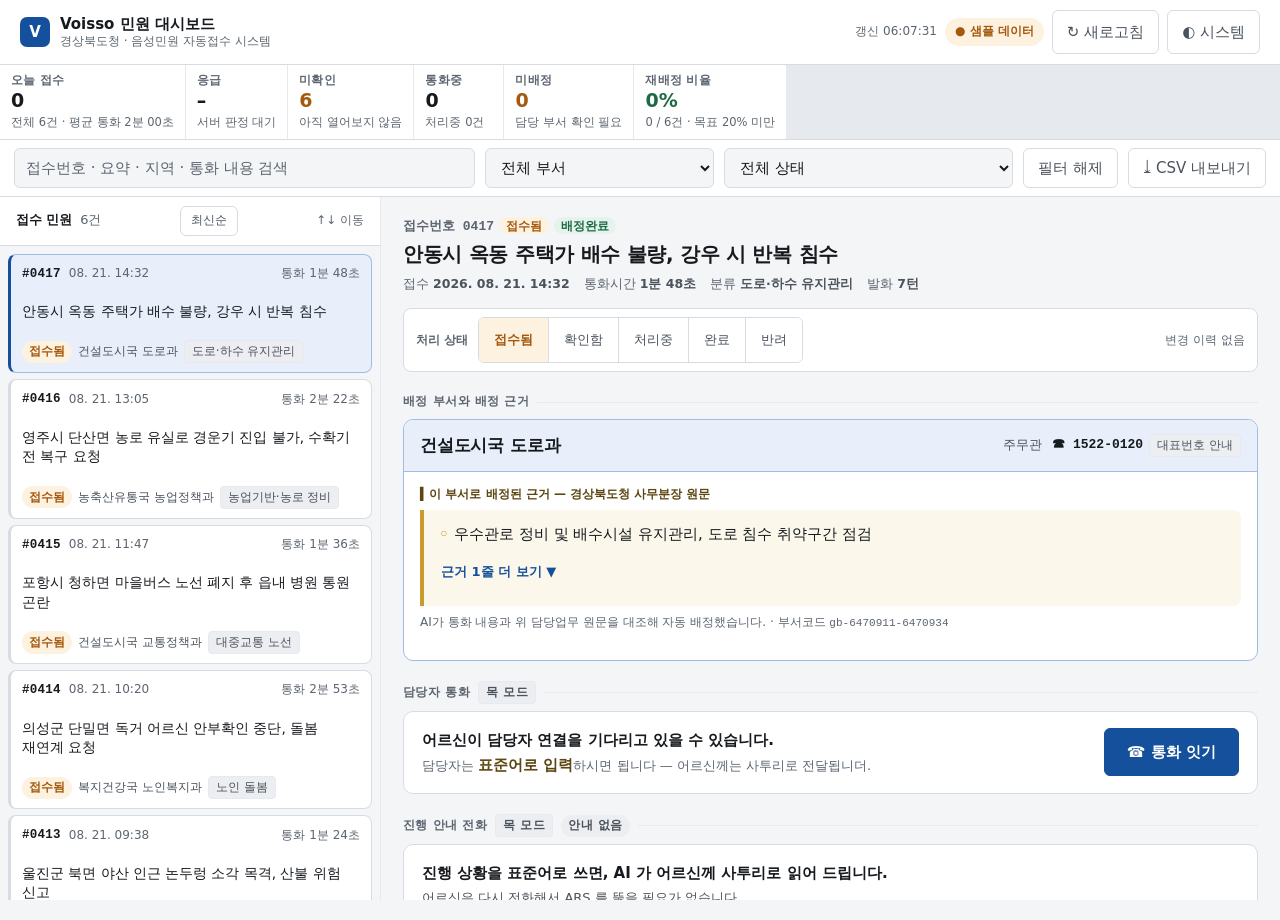
==== commit 2ae08e48: "feat: 전화 UI + 자막 오버레이, 119 음성 확인, 발표 화면 정비 어르신 화면을 전화 UI 로 다시 만들었다 - 말풍선 목록을 걷어내고 자막 오버레이로 바꿨다. 전화 통" ====
--- a/web/dashboard/index.html
+++ b/web/dashboard/index.html
@@ -46,7 +46,7 @@
     <span class="stat-sub">아직 열어보지 않음</span>
   </div>
   <div class="stat">
-    <span class="stat-label">담당자 통화중</span>
+    <span class="stat-label">통화중<span class="lbl-full"> (담당자)</span></span>
     <span class="stat-value stat-value--live" id="stat-live">–</span>
     <span class="stat-sub" id="stat-live-sub">처리중 – 건</span>
   </div>
@@ -56,7 +56,7 @@
     <span class="stat-sub">담당 부서 확인 필요</span>
   </div>
   <div class="stat stat--metric">
-    <span class="stat-label">AI 배정 대비 재배정 비율</span>
+    <span class="stat-label" title="AI 배정 대비 재배정 비율">재배정 비율<span class="lbl-full"> (AI 배정 대비)</span></span>
     <span class="stat-value" id="stat-rate">–</span>
     <span class="stat-sub" id="stat-rate-sub">라우팅 품질 지표 · 목표 20% 미만</span>
     <div class="gauge"><span class="gauge-fill" id="stat-rate-fill"></span><span class="gauge-target" title="목표 20%"></span></div>
@@ -138,6 +138,10 @@
   </section>
 
   <section class="pane pane--detail" aria-label="민원 상세" id="detail-pane">
+    <div class="detail-back">
+      <button type="button" id="back-btn">← 목록</button>
+      <span class="db-id" id="back-id"></span>
+    </div>
     <div class="empty" id="detail-empty">
       <p class="empty-title">민원을 선택하세요</p>
       <p class="empty-sub">왼쪽 목록에서 카드를 클릭하면 배정 근거와 통화 전문을 확인할 수 있습니다.</p>
--- a/web/dashboard/styles.css
+++ b/web/dashboard/styles.css
@@ -104,7 +104,11 @@
 /* ---------- 기본 ---------- */
 * { box-sizing: border-box; }
 [hidden] { display: none !important; }
+/* 앱 셸 — 페이지 자체는 스크롤하지 않는다. 넘치는 내용은 목록·상세가 각자 안에서 스크롤한다.
+   (발표용 iframe 처럼 높이가 정해진 상자 안에서 아래가 잘리는 것을 막는다.) */
 html, body { height: 100%; }
+html { overflow: hidden; }
+body { overflow: hidden; }
 body {
   margin: 0;
   background: var(--bg);
@@ -181,6 +185,7 @@
 
 /* ---------- 상단바 ---------- */
 .topbar {
+  flex: 0 0 auto;
   display: flex; align-items: center; justify-content: space-between; gap: 16px;
   padding: 10px 20px;
   background: var(--bg-elev);
@@ -217,6 +222,7 @@
 
 /* ---------- 현황 ---------- */
 .stats {
+  flex: 0 0 auto;
   display: grid;
   grid-template-columns: repeat(4, minmax(104px, .8fr)) minmax(150px, 1.15fr) minmax(220px, 1.5fr);
   gap: 1px;
@@ -276,6 +282,7 @@
 
 /* ---------- 툴바 ---------- */
 .toolbar {
+  flex: 0 0 auto;
   display: flex; align-items: flex-end; gap: 10px; flex-wrap: wrap;
   padding: 10px 20px;
   background: var(--bg-elev);
@@ -313,14 +320,17 @@
 }
 
 /* ---------- 레이아웃 ---------- */
+/* 가운데가 남는 높이를 전부 먹는다. 목록·상세가 각자 스크롤하므로 여기서 눌려도 내용은 도달 가능하다. */
 .layout {
-  flex: 1; min-height: 0;
+  flex: 1 1 auto; min-height: 0;
   display: grid;
-  grid-template-columns: minmax(330px, 400px) minmax(0, 1fr);
+  grid-template-columns: minmax(300px, 380px) minmax(0, 1fr);
   gap: 1px;
   background: var(--border-soft);
 }
-.pane { background: var(--bg); min-height: 0; display: flex; flex-direction: column; }
+.pane { background: var(--bg); min-height: 0; min-width: 0; display: flex; flex-direction: column; }
+.pane-head { flex: 0 0 auto; }
+.list { flex: 1 1 auto; min-height: 0; }
 .pane-head {
   display: flex; align-items: baseline; justify-content: space-between; gap: 8px;
   padding: 9px 16px; border-bottom: 1px solid var(--border);
@@ -358,6 +368,13 @@
   font: inherit; text-align: left; cursor: pointer;
 }
 .wait-band:hover { filter: brightness(.98); }
+/* 응급이 대기 중이면 더 강하게. 깜빡이지 않고 굵기·크기·색으로만 올린다. */
+.wait-band.is-emergency {
+  border-color: var(--emg); border-left-width: 6px; border-width: 2px;
+  background: var(--emg-soft); padding: 13px 15px;
+}
+.wait-band.is-emergency .wait-n { color: var(--emg); font-size: 16px; }
+.wait-band.is-emergency .wait-msg { color: var(--text); font-weight: 600; }
 .wait-n { font-size: 14.5px; font-weight: 800; color: var(--warn); white-space: nowrap; }
 .wait-msg { font-size: 12.5px; color: var(--text-2); min-width: 0; flex: 1; }
 .wait-act {
@@ -613,6 +630,24 @@
 .ho-idle-text b { font-size: 15px; }
 .ho-idle-text span { font-size: 13px; color: var(--text-3); }
 .btn-lg { min-height: 48px; padding: 0 22px; font-size: 15px; }
+
+/* 원클릭 연결 */
+.ho-connect { display: flex; flex-wrap: wrap; align-items: center; gap: 10px; }
+.ho-asme { font-size: 12.5px; color: var(--text-3); }
+.ho-change {
+  border: 0; background: none; padding: 4px 2px; min-height: 32px;
+  font: inherit; font-size: 12.5px; color: var(--accent); font-weight: 700;
+  cursor: pointer; text-decoration: underline;
+}
+/* 표준어 → 사투리 안내 (연결 전에도 보여 준다) */
+.ho-bridge-inline {
+  display: block; margin: 0; font-size: 13px; color: var(--text-2); line-height: 1.55;
+}
+.ho-bridge-inline b { color: var(--quote-text); }
+.ho--form .ho-bridge-inline {
+  margin: 0 0 12px; padding: 9px 12px; border-radius: 8px;
+  background: var(--quote-bg); border-left: 3px solid var(--quote-line);
+}
 
 /* 연결 폼 */
 .ho--form { padding: 16px 18px; }
@@ -943,6 +978,7 @@
 .note { margin-top: 8px; font-size: 12px; color: var(--text-3); line-height: 1.5; }
 
 .footer {
+  flex: 0 0 auto;
   display: flex; gap: 18px; flex-wrap: wrap;
   padding: 8px 20px; border-top: 1px solid var(--border);
   background: var(--bg-elev); color: var(--text-3); font-size: 12px;
@@ -956,6 +992,82 @@
   animation: toast-in .16s ease-out;
 }
 @keyframes toast-in { from { opacity: 0; transform: translate(-50%, 6px); } }
+
+/* ---------- 좁거나 낮은 상자 (발표용 /demo iframe 등) ---------- */
+/*
+ * /demo 는 대시보드를 화면 폭의 58%, 상단 바를 뺀 높이로 띄운다.
+ * 전체 창에서는 넉넉하던 현황 위젯이 그 안에서는 4~5행으로 늘어나
+ * 머리 영역만 880px 를 먹고 목록·상세가 0px 로 뭉개졌다.
+ * 그래서 좁거나 낮으면 머리 영역을 한 줄짜리 요약 띠로 압축한다.
+ */
+@media (max-width: 1180px), (max-height: 940px) {
+  .stats {
+    display: flex; flex-wrap: nowrap; overflow-x: auto; gap: 0;
+    scrollbar-width: thin;
+  }
+  .stat {
+    flex: 0 0 auto; min-width: 90px; padding: 6px 11px 7px;
+    border-right: 1px solid var(--border-soft);
+  }
+  .stat:last-child { border-right: 0; }
+  .stat-label { font-size: 11.5px; white-space: nowrap; }
+  /* 좁은 띠에서는 라벨의 부연을 접는다(전체 문구는 title 로 남는다). */
+  .lbl-full { display: none; }
+  .stat-value { font-size: 19px; line-height: 1.15; }
+  .stat-sub { font-size: 11.5px; white-space: nowrap; }
+  /* 여러 줄로 늘어나는 분포·게이지는 접는다. 숫자는 그대로 보이고,
+     자세한 분포는 필터와 상세에서 볼 수 있다. */
+  .urg-dist, .gauge { display: none; }
+  /* 부서별 분포는 숫자 없이 목록만 있는 칸이라, 접으면 라벨만 남아 빈 칸처럼 보인다.
+     좁은 화면에서는 칸째로 뺀다(부서별 보기는 '배정 부서' 필터로 대체된다). */
+  .stat--wide { display: none; }
+  .stat--metric { min-width: 112px; }
+
+  /* 필터도 한 줄로. 라벨은 화면에서 감추되 스크린리더에는 남긴다. */
+  .toolbar { flex-wrap: nowrap; overflow-x: auto; padding: 8px 14px; align-items: center; }
+  .field { min-width: 0; }
+  .field label { position: absolute; width: 1px; height: 1px; overflow: hidden; clip: rect(0 0 0 0); }
+  .field--grow { flex: 1 1 140px; min-width: 120px; }
+  .field:not(.field--grow) { flex: 0 0 auto; }
+  .field input, .field select { min-height: 40px; height: 40px; }
+  .toolbar .btn, .export .btn { min-height: 40px; flex: 0 0 auto; }
+
+  /* 안내 푸터는 상시 정보가 아니다. 낮은 화면에서는 자리를 양보한다. */
+  .footer { display: none; }
+}
+
+/* ---------- 아주 좁을 때: 목록 ↔ 상세 전환 ---------- */
+/*
+ * 폭이 900px 아래로 내려가면 2단 배치는 상세가 400px 도 안 남아 읽을 수 없다.
+ * 좌우로 나누는 대신 **한 번에 하나씩** 보여 준다.
+ * 카드를 고르면 상세로 넘어가고, '목록' 버튼으로 돌아온다.
+ */
+.detail-back { display: none; }
+@media (max-width: 900px) {
+  .layout { grid-template-columns: minmax(0, 1fr); }
+  .pane--list { max-height: none; }
+  .detail-back {
+    display: flex; align-items: center; gap: 8px;
+    flex: 0 0 auto; padding: 7px 12px;
+    border-bottom: 1px solid var(--border); background: var(--bg-elev);
+  }
+  .detail-back button {
+    min-height: 40px; padding: 0 12px; font: inherit; font-size: 13.5px; font-weight: 700;
+    border: 1px solid var(--border); border-radius: 6px;
+    background: var(--bg-elev); color: var(--accent); cursor: pointer;
+  }
+  .detail-back button:hover { background: var(--bg-hover); }
+  .detail-back .db-id { font-size: 12.5px; color: var(--text-3); }
+  :root[data-view="detail"] .pane--list { display: none; }
+  :root[data-view="list"] .pane--detail { display: none; }
+  .detail { padding: 14px 14px 32px; }
+}
+
+/* 아주 낮은 창에서는 앱 셸을 포기하고 페이지 스크롤을 허용한다(내용 도달 우선). */
+@media (max-height: 420px) {
+  html, body { overflow: auto; height: auto; }
+  .layout { min-height: 320px; }
+}
 
 /* ---------- 반응형 ---------- */
 @media (max-width: 1400px) {
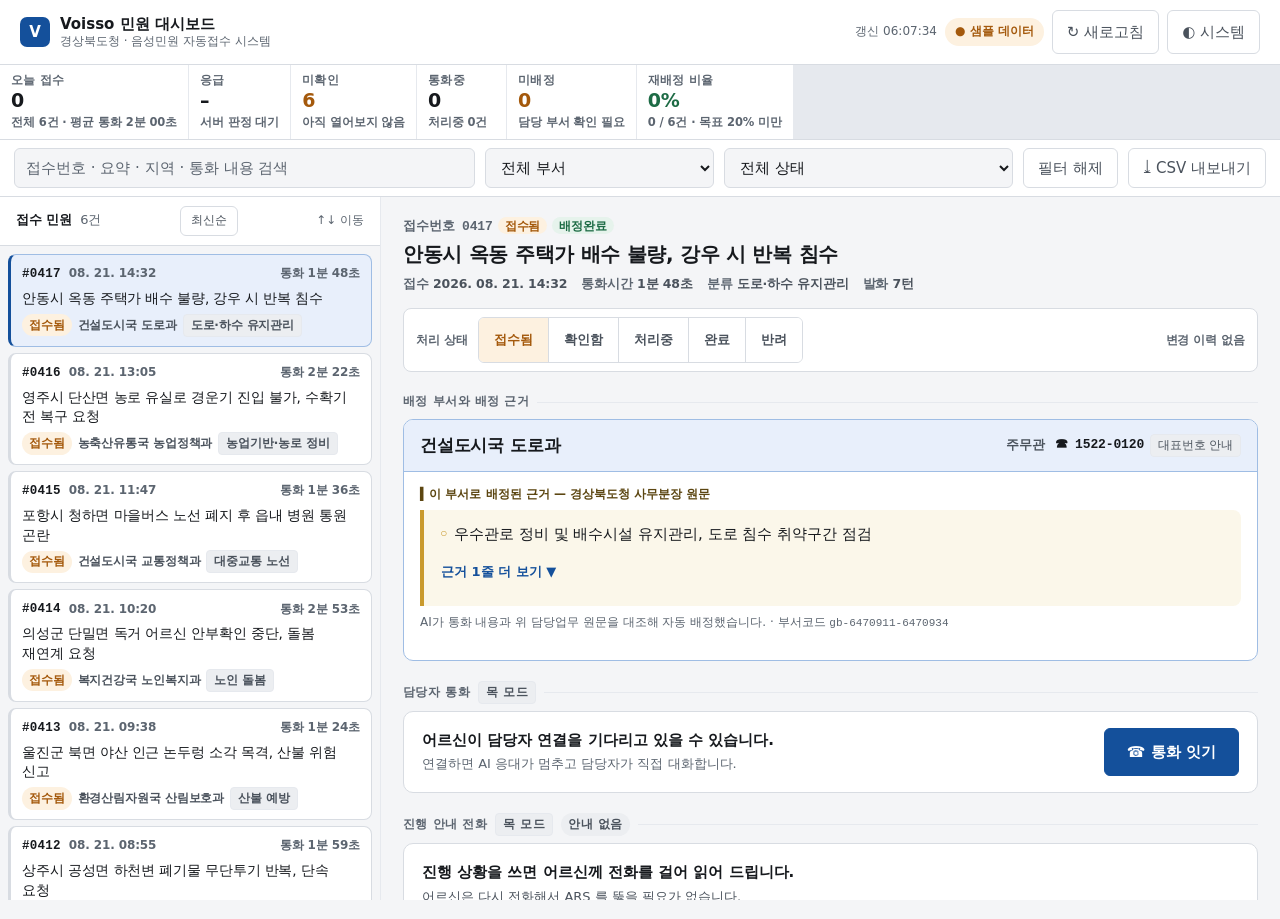
==== commit dc0ef5ff: "fix: 표준어 대비 UI 제거, 잔버그 정리, 비용 규칙 도입 표준어 대비 표시를 걷어냈다 - 사투리를 표준어로 바꿔 나란히 보여주던 UI 를 통화 화면과 대시보드 양쪽에서 제거" ====
--- a/web/dashboard/index.html
+++ b/web/dashboard/index.html
@@ -5,6 +5,7 @@
 <meta name="viewport" content="width=device-width, initial-scale=1">
 <title>Voisso 민원 담당자 대시보드 — 경상북도청</title>
 <meta name="description" content="음성 민원 접수 카드 조회·배정 근거 확인·재배정 화면">
+<link rel="icon" href="data:image/svg+xml,%3Csvg xmlns='http://www.w3.org/2000/svg' viewBox='0 0 32 32'%3E%3Crect width='32' height='32' rx='7' fill='%2314509b'/%3E%3Ctext x='16' y='23' font-size='19' font-family='sans-serif' font-weight='bold' text-anchor='middle' fill='white'%3EV%3C/text%3E%3C/svg%3E">
 <link rel="stylesheet" href="styles.css">
 </head>
 <body>
--- a/web/dashboard/styles.css
+++ b/web/dashboard/styles.css
@@ -137,22 +137,8 @@
 .wfbar, .wfbar-at, .wfbar-label,
 .alt, .alt-main, .alt-name, .alt-ev, .alt-right,
 .hist-row, .hist-when, .hist-who, .hist-what, .hist-ev,
-.tr-cell, .tr-who, .tr-head span,
+.tr-cell, .tr-who,
 .kv dt, .kv dd,
-.ho-head, .ho-who, .ho-who b, .ho-who span, .ho-msg, .ho-text, .ho-raw,
-.ho-idle-text, .ho-field, .ho-bridge, .ho-bridge-k, .ho-bridge-d,
-.field, .field input, .field select,
-.ev-list li, .ev-text, .evidence,
-.note, .evidence-src, .pane-head, .toolbar {
-  min-width: 0;
-}
-
-/* 잘못 들어온 초장문 토큰이 있어도 칸 밖으로 나가지 않게 한다 */
-.card-summary, .card-dept, .d-summary, .assign-name, .alt-name, .alt-ev,
-.hist-what, .hist-ev, .tr-cell, .ho-text, .ho-raw, .evidence, .ev-list li, .ev-text,
-.kv dd, .stat-sub, .summary, .note {
-  overflow-wrap: anywhere;
-}
 h1, h2, h3, h4 { margin: 0; font-weight: 600; letter-spacing: -.01em; }
 ul, ol { margin: 0; padding: 0; list-style: none; }
 button { font: inherit; color: inherit; }
@@ -237,7 +223,6 @@
 .stat-label { font-size: 12px; color: var(--text-3); font-weight: 600; letter-spacing: .02em; }
 .stat-value { font-size: 24px; font-weight: 700; line-height: 1.15; font-variant-numeric: tabular-nums; }
 .stat-value--warn { color: var(--warn); }
-.stat-value--info { color: var(--accent); }
 .stat-value--ok   { color: var(--ok); }
 .stat-value--live { color: var(--live); }
 .stat-value--emergency { color: var(--emg); }
@@ -271,7 +256,6 @@
 .dist { display: flex; flex-direction: column; gap: 3px; margin-top: 4px; }
 .dist li { display: grid; grid-template-columns: 1fr 42px; align-items: center; gap: 8px; font-size: 12px; }
 .dist-name { overflow: hidden; text-overflow: ellipsis; white-space: nowrap; color: var(--text-2); }
-.dist-bar { position: relative; height: 100%; }
 .dist-track {
   height: 5px; border-radius: 3px; background: var(--bg-sunken); overflow: hidden; margin-top: 2px;
 }
@@ -329,6 +313,8 @@
   background: var(--border-soft);
 }
 .pane { background: var(--bg); min-height: 0; min-width: 0; display: flex; flex-direction: column; }
+/* 목록 패널 폭을 기준으로 안쪽 요소가 배치를 바꿀 수 있게 한다(컨테이너 쿼리 기준점). */
+.pane--list { container-type: inline-size; container-name: list; }
 .pane-head { flex: 0 0 auto; }
 .list { flex: 1 1 auto; min-height: 0; }
 .pane-head {
@@ -359,9 +345,23 @@
 }
 
 /* 연결 대기 알림 띠 — "지금 나를 기다리는 사람이 있다" */
+/*
+ * 배치를 grid 로 못박는다.
+ * flex + flex-wrap 으로는 가운데 설명이 0 까지 줄어들어 줄바꿈 임계에 못 가고
+ * 글자 단위로 쪼개진다(nowrap 형제 + 줄어드는 가운데 조합의 전형적인 증상).
+ *
+ * 기준은 **뷰포트가 아니라 이 띠가 놓인 목록 패널의 폭**이다.
+ * 넓은 화면에서도 목록 패널은 300~380px 라, 미디어쿼리로는 이 문제를 못 잡는다.
+ * 그래서 기본을 2행으로 두고, 패널이 넉넉할 때만 컨테이너 쿼리로 1행으로 편다.
+ *   기본   :  [건수            ] [동작]
+ *             [설명                   ]
+ *   넓을 때:  [건수] [설명            ] [동작]
+ */
 .wait-band {
-  display: flex; align-items: center; gap: 10px; flex-wrap: wrap;
-  width: 100%; margin: 8px 8px 0; width: calc(100% - 16px);
+  display: grid; align-items: center; gap: 3px 10px;
+  grid-template-columns: minmax(0, 1fr) auto;
+  grid-template-areas: "n act" "msg msg";
+  width: calc(100% - 16px); margin: 8px 8px 0;
   padding: 10px 13px; min-height: 44px;
   border: 1px solid var(--warn); border-left: 4px solid var(--warn);
   border-radius: 8px; background: var(--warn-soft);
@@ -375,11 +375,28 @@
 }
 .wait-band.is-emergency .wait-n { color: var(--emg); font-size: 16px; }
 .wait-band.is-emergency .wait-msg { color: var(--text); font-weight: 600; }
-.wait-n { font-size: 14.5px; font-weight: 800; color: var(--warn); white-space: nowrap; }
-.wait-msg { font-size: 12.5px; color: var(--text-2); min-width: 0; flex: 1; }
+.wait-n {
+  grid-area: n; font-size: 14.5px; font-weight: 800; color: var(--warn);
+  white-space: nowrap; min-width: 0; overflow: hidden; text-overflow: ellipsis;
+}
+.wait-msg {
+  grid-area: msg; font-size: 12.5px; color: var(--text-2); min-width: 0;
+  /* 아무리 좁아도 두 줄까지만. 글자 단위로 쪼개지지 않는다. */
+  display: -webkit-box; -webkit-line-clamp: 2; -webkit-box-orient: vertical; overflow: hidden;
+}
 .wait-act {
-  font-size: 12px; font-weight: 700; color: var(--accent); white-space: nowrap;
-  text-decoration: underline;
+  grid-area: act; font-size: 12px; font-weight: 700; color: var(--accent);
+  white-space: nowrap; text-decoration: underline; justify-self: end;
+}
+
+/* 목록 패널이 넉넉하면 한 줄로 편다. 설명 칸에 최소 200px 를 보장한다. */
+@container list (min-width: 560px) {
+  .wait-band {
+    grid-template-columns: auto minmax(200px, 1fr) auto;
+    grid-template-areas: "n msg act";
+    gap: 10px;
+  }
+  .wait-msg { -webkit-line-clamp: 1; }
 }
 
 /* ---------- 민원 카드 ---------- */
@@ -452,7 +469,6 @@
 .card.urg-emergency { border-left-width: 6px; border-left-color: var(--emg); }
 .card.urg-high { border-left-width: 4px; border-left-color: var(--warn); }
 .tag--mock     { color: var(--warn); background: var(--warn-soft); border-color: transparent; }
-.badge--urgent     { color: var(--danger); background: var(--danger-soft); }
 .badge--new {
   color: #fff; background: var(--danger); letter-spacing: .04em;
   font-size: 12px; padding: 1.5px 7px;
@@ -640,14 +656,6 @@
   cursor: pointer; text-decoration: underline;
 }
 /* 표준어 → 사투리 안내 (연결 전에도 보여 준다) */
-.ho-bridge-inline {
-  display: block; margin: 0; font-size: 13px; color: var(--text-2); line-height: 1.55;
-}
-.ho-bridge-inline b { color: var(--quote-text); }
-.ho--form .ho-bridge-inline {
-  margin: 0 0 12px; padding: 9px 12px; border-radius: 8px;
-  background: var(--quote-bg); border-left: 3px solid var(--quote-line);
-}
 
 /* 연결 폼 */
 .ho--form { padding: 16px 18px; }
@@ -680,12 +688,6 @@
 .ho-close { margin-left: auto; }
 
 /* 통역 안내 — 이 기능의 핵심 가치를 화면에 못박는다 */
-.ho-bridge {
-  margin: 0; padding: 10px 16px; border-bottom: 1px solid var(--border-soft);
-  display: flex; flex-direction: column; gap: 2px; background: var(--quote-bg);
-}
-.ho-bridge-k { font-size: 14px; font-weight: 700; color: var(--quote-text); }
-.ho-bridge-d { font-size: 12px; color: var(--text-2); }
 
 .ho-notice {
   margin: 0; padding: 8px 16px; font-size: 12.5px; font-weight: 600;
@@ -708,17 +710,6 @@
 .ho-msg.is-caller .ho-role { color: var(--accent); }
 .ho-at { font-size: 12px; color: var(--text-3); font-variant-numeric: tabular-nums; }
 .ho-text { margin: 0; font-size: 14.5px; line-height: 1.55; }
-.ho-raw-toggle {
-  margin-top: 5px; padding: 4px 0; border: 0; background: none; cursor: pointer;
-  display: inline-flex; align-items: center; min-height: 32px;
-  font-size: 12px; font-weight: 700; color: var(--accent);
-}
-.ho-raw-toggle:hover { text-decoration: underline; }
-.ho-raw {
-  margin: 4px 0 0; padding: 7px 10px; border-radius: 6px;
-  background: var(--quote-bg); border-left: 3px solid var(--quote-line);
-  font-size: 13.5px; color: var(--quote-text); line-height: 1.55;
-}
 
 /* 입력 */
 .ho-input {
@@ -772,22 +763,15 @@
 .cb--form .cb-pstn { margin: 12px -18px -16px; border-radius: 0; }
 
 /* 원문 ↔ 사투리 대조 — "내가 쓴 대로 전달됐는가" */
-.cb-brief {
-  display: grid; grid-template-columns: minmax(0,1fr) auto minmax(0,1fr);
-  gap: 12px; align-items: stretch; padding: 14px 16px;
-  border-bottom: 1px solid var(--border-soft);
-}
-.cb-brief-col {
-  min-width: 0; padding: 11px 13px; border-radius: 8px;
-  background: var(--bg-sunken); border: 1px solid var(--border-soft);
-}
-.cb-brief-col.is-dialect { background: var(--quote-bg); border-color: var(--quote-line); }
+.cb-brief { padding: 14px 16px; border-bottom: 1px solid var(--border-soft); min-width: 0; }
+.cb-sent { margin-top: 8px; }
+.cb-sent summary { cursor: pointer; font-size: 12px; color: var(--text-3); min-height: 32px; padding: 6px 0; }
+.cb-sent p { margin: 4px 0 0; padding: 8px 11px; border-radius: 6px;
+  background: var(--quote-bg); color: var(--quote-text); font-size: 13.5px; line-height: 1.55; }
 .cb-brief-label {
   display: block; font-size: 12px; font-weight: 700; color: var(--text-3); margin-bottom: 4px;
 }
-.cb-brief-col.is-dialect .cb-brief-label { color: var(--quote-text); }
 .cb-brief-text { margin: 0; font-size: 14.5px; line-height: 1.6; overflow-wrap: anywhere; }
-.cb-brief-arrow { align-self: center; color: var(--text-3); font-size: 18px; }
 .cb-verify {
   margin: 0; padding: 8px 16px; font-size: 12.5px; color: var(--text-2);
   border-bottom: 1px solid var(--border-soft);
@@ -815,7 +799,6 @@
 }
 .cb-q-text { margin: 0; font-size: 14.5px; line-height: 1.55; overflow-wrap: anywhere; }
 .cb-q-meta { display: flex; gap: 10px; flex-wrap: wrap; margin-top: 4px; font-size: 12px; color: var(--text-3); }
-.cb-q-raw { overflow-wrap: anywhere; }
 
 .cb-log { padding: 0 16px 12px; }
 .cb-log summary { cursor: pointer; font-size: 13px; color: var(--text-2); padding: 8px 0; min-height: 36px; }
@@ -934,42 +917,18 @@
 .tag--prev { color: var(--accent); border-color: var(--accent-line); background: var(--accent-soft); }
 
 /* 전사 */
-.tr-toolbar { display: flex; align-items: center; gap: 6px; margin-bottom: 8px; flex-wrap: wrap; }
-.seg { display: inline-flex; flex-wrap: wrap; border: 1px solid var(--border); border-radius: 6px; overflow: hidden; }
-.seg button {
-  border: 0; background: var(--bg-elev); min-height: 44px; padding: 0 14px;
-  font-size: 13px; cursor: pointer; color: var(--text-2);
-  border-right: 1px solid var(--border);
-}
-.seg button:last-child { border-right: 0; }
-.seg button.is-on { background: var(--accent); color: #fff; font-weight: 600; }
-:root[data-theme="dark"] .seg button.is-on { color: #0d1218; }
-@media (prefers-color-scheme: dark) { :root:not([data-theme="light"]) .seg button.is-on { color: #0d1218; } }
 
 /* 표가 아무리 좁아져도 페이지 전체가 가로로 밀리면 안 된다.
    넘칠 때는 이 컨테이너 안에서만 가로 스크롤한다. */
 .scroll-x { overflow-x: auto; max-width: 100%; -webkit-overflow-scrolling: touch; }
 .transcript { border: 1px solid var(--border); border-radius: 8px; overflow: hidden; background: var(--bg-elev); min-width: 0; }
-.tr-head, .tr-row { display: grid; grid-template-columns: 62px minmax(0,1fr) minmax(0,1fr); }
-.tr-head { background: var(--bg-sunken); border-bottom: 1px solid var(--border); }
-.tr-head span { padding: 6px 12px; font-size: 12px; font-weight: 700; color: var(--text-3); }
-.tr-head span + span { border-left: 1px solid var(--border); }
+.tr-row { display: grid; grid-template-columns: 62px minmax(0, 1fr); }
 .tr-row { border-bottom: 1px solid var(--border-soft); }
 .tr-row:last-child { border-bottom: 0; }
 .tr-row.is-agent { background: var(--bg-sunken); }
 .tr-who { padding: 9px 12px; font-size: 12px; font-weight: 700; color: var(--text-3); }
 .tr-row.is-caller .tr-who { color: var(--accent); }
-.tr-cell { padding: 9px 12px; border-left: 1px solid var(--border-soft); font-size: 13.5px; line-height: 1.6; }
-.tr-cell--dialect { color: var(--text); }
-.tr-cell--standard { color: var(--text-2); }
-.transcript.mode-dialect  .tr-cell--standard,
-.transcript.mode-dialect  .tr-head span:nth-child(3) { display: none; }
-.transcript.mode-standard .tr-cell--dialect,
-.transcript.mode-standard .tr-head span:nth-child(2) { display: none; }
-.transcript.mode-dialect  .tr-head, .transcript.mode-dialect  .tr-row,
-.transcript.mode-standard .tr-head, .transcript.mode-standard .tr-row {
-  grid-template-columns: 62px minmax(0,1fr);
-}
+.tr-cell { padding: 9px 12px; border-left: 1px solid var(--border-soft); font-size: 14.5px; line-height: 1.6; min-width: 0; overflow-wrap: anywhere; }
 
 /* 신고자 */
 .kv { display: grid; grid-template-columns: max-content 1fr; gap: 5px 18px; font-size: 13.5px; align-items: baseline; }
@@ -1000,7 +959,9 @@
  * 머리 영역만 880px 를 먹고 목록·상세가 0px 로 뭉개졌다.
  * 그래서 좁거나 낮으면 머리 영역을 한 줄짜리 요약 띠로 압축한다.
  */
-@media (max-width: 1180px), (max-height: 940px) {
+/* 세로 임계를 넉넉히 잡는다. 발표용 iframe 은 1920 화면에서도 높이가 1000px 아래로 내려간다
+   (상단 바를 빼기 때문). 폭만 보고 판단하면 넓은데 낮은 상자를 놓친다. */
+@media (max-width: 1180px), (max-height: 1040px) {
   .stats {
     display: flex; flex-wrap: nowrap; overflow-x: auto; gap: 0;
     scrollbar-width: thin;
@@ -1087,7 +1048,6 @@
 }
 @media (max-width: 860px) {
   .cb-brief { grid-template-columns: minmax(0,1fr); }
-  .cb-brief-arrow { transform: rotate(90deg); }
   .ho-msg { max-width: 100%; }
   .ho--idle { flex-direction: column; align-items: stretch; }
   .hist-row { grid-template-columns: 1fr; gap: 2px; }
@@ -1096,11 +1056,5 @@
 @media (max-width: 860px) {
   .layout { grid-template-columns: 1fr; }
   .pane--list { max-height: 44vh; }
-  .tr-head, .tr-row { grid-template-columns: 56px minmax(0,1fr) !important; }
-  .transcript.mode-both .tr-head span:nth-child(3) { display: none; }
-  .transcript.mode-both .tr-cell--standard {
-    grid-column: 2; border-left: 0; padding-top: 0; font-size: 12.5px;
-  }
-  .transcript.mode-both .tr-row { grid-template-rows: auto auto; }
   .detail { padding: 14px 16px 32px; }
 }
